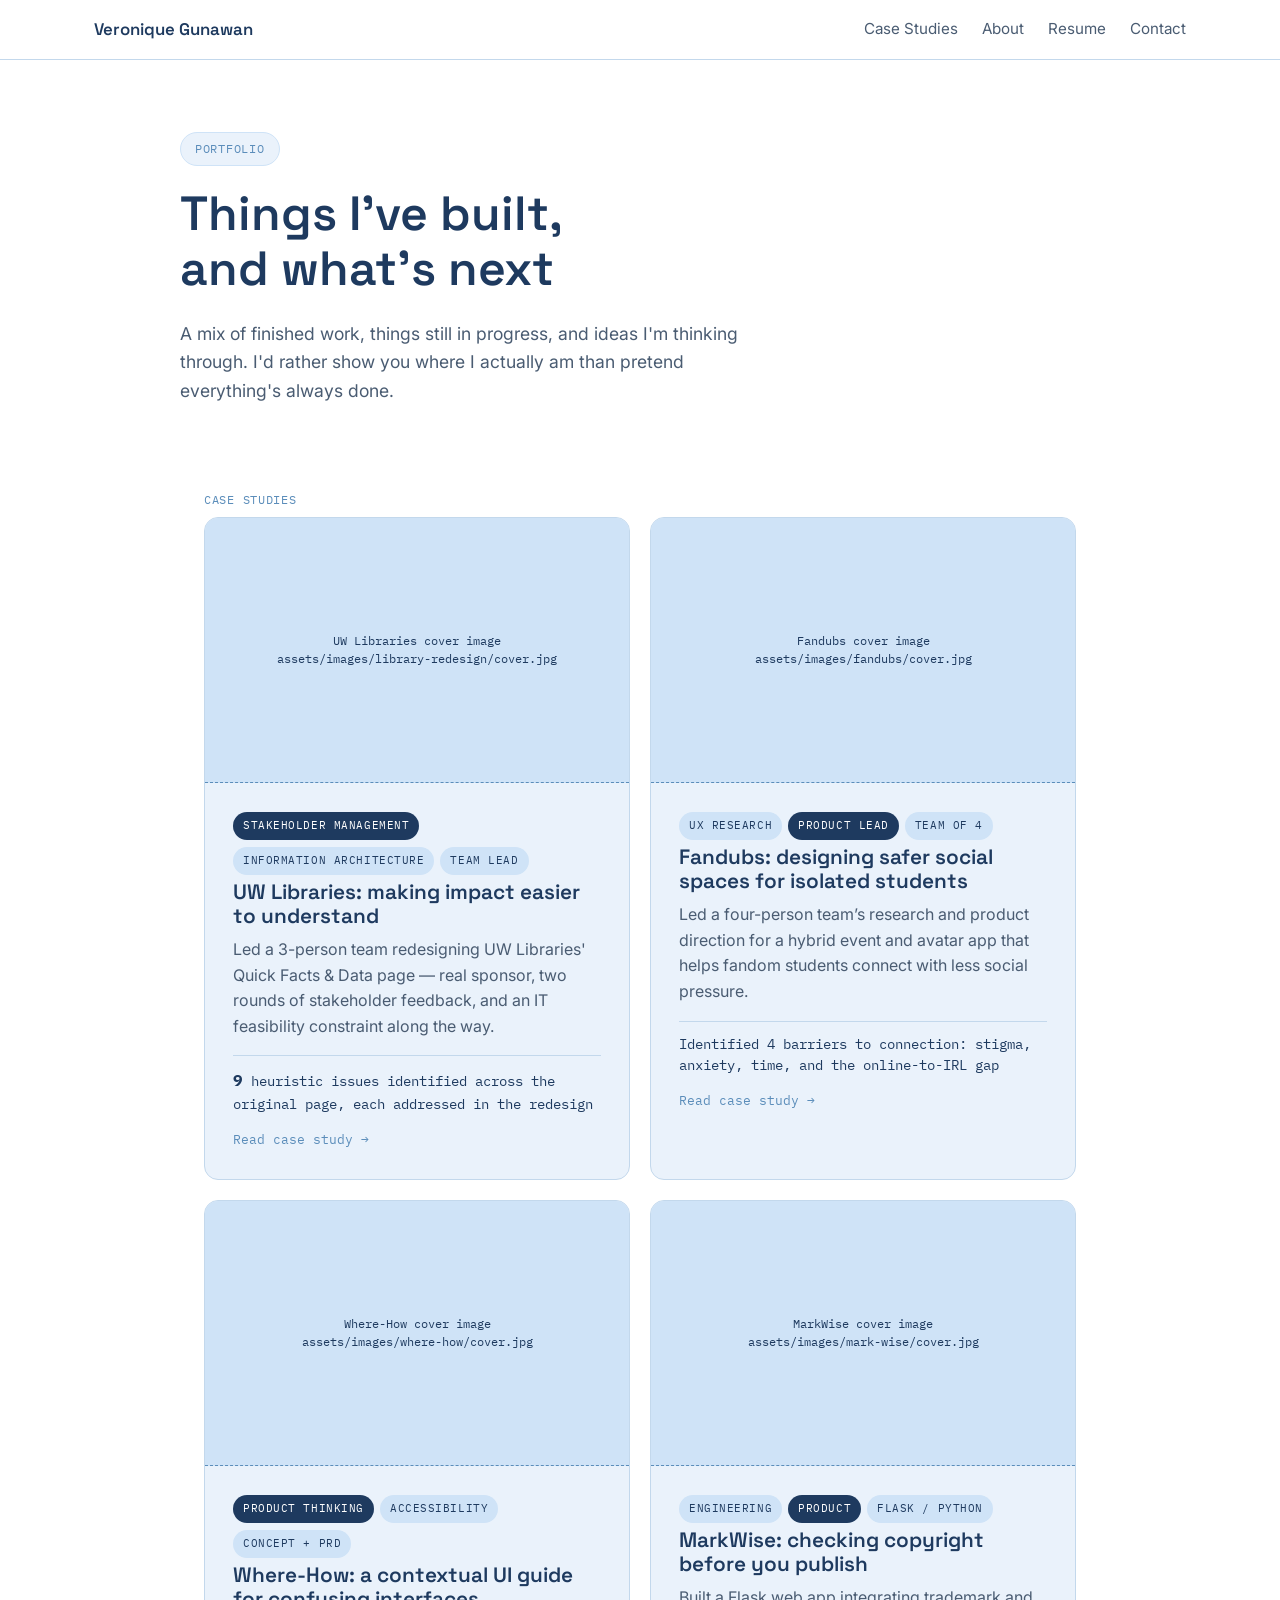
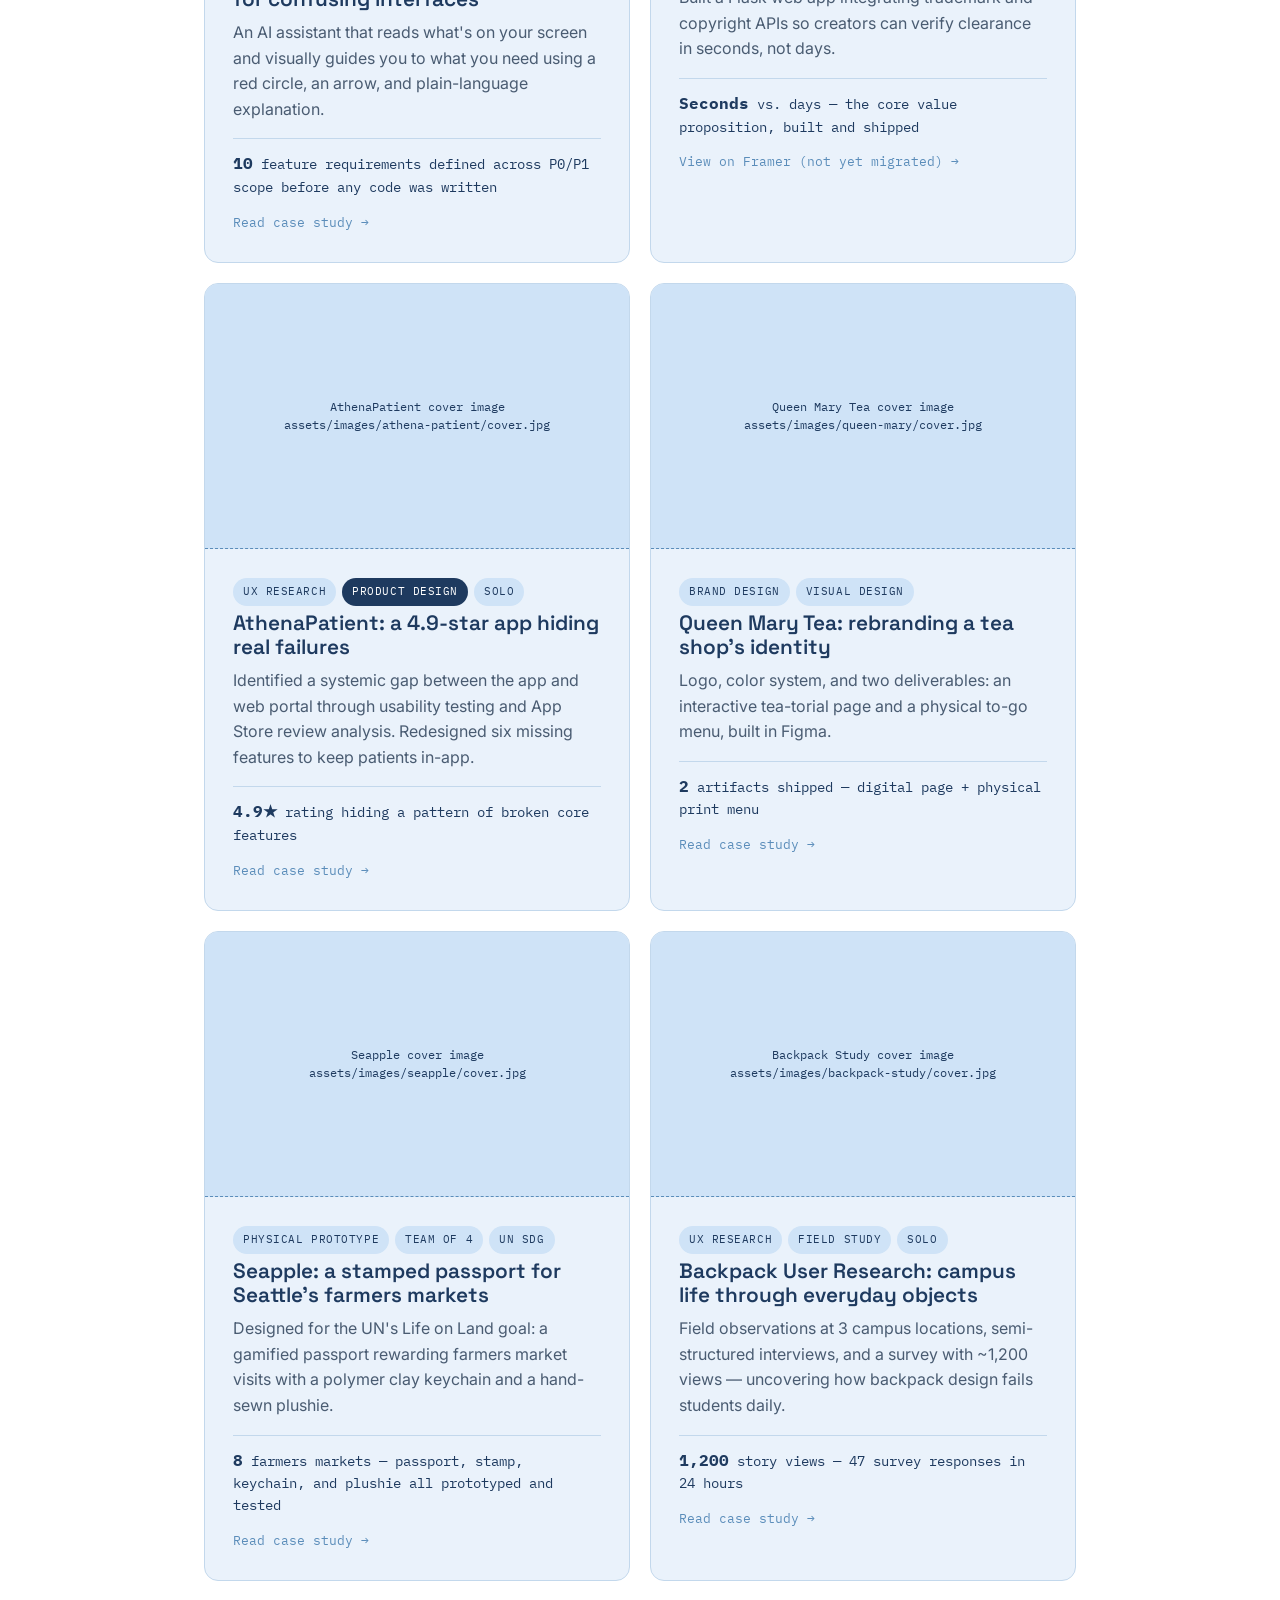
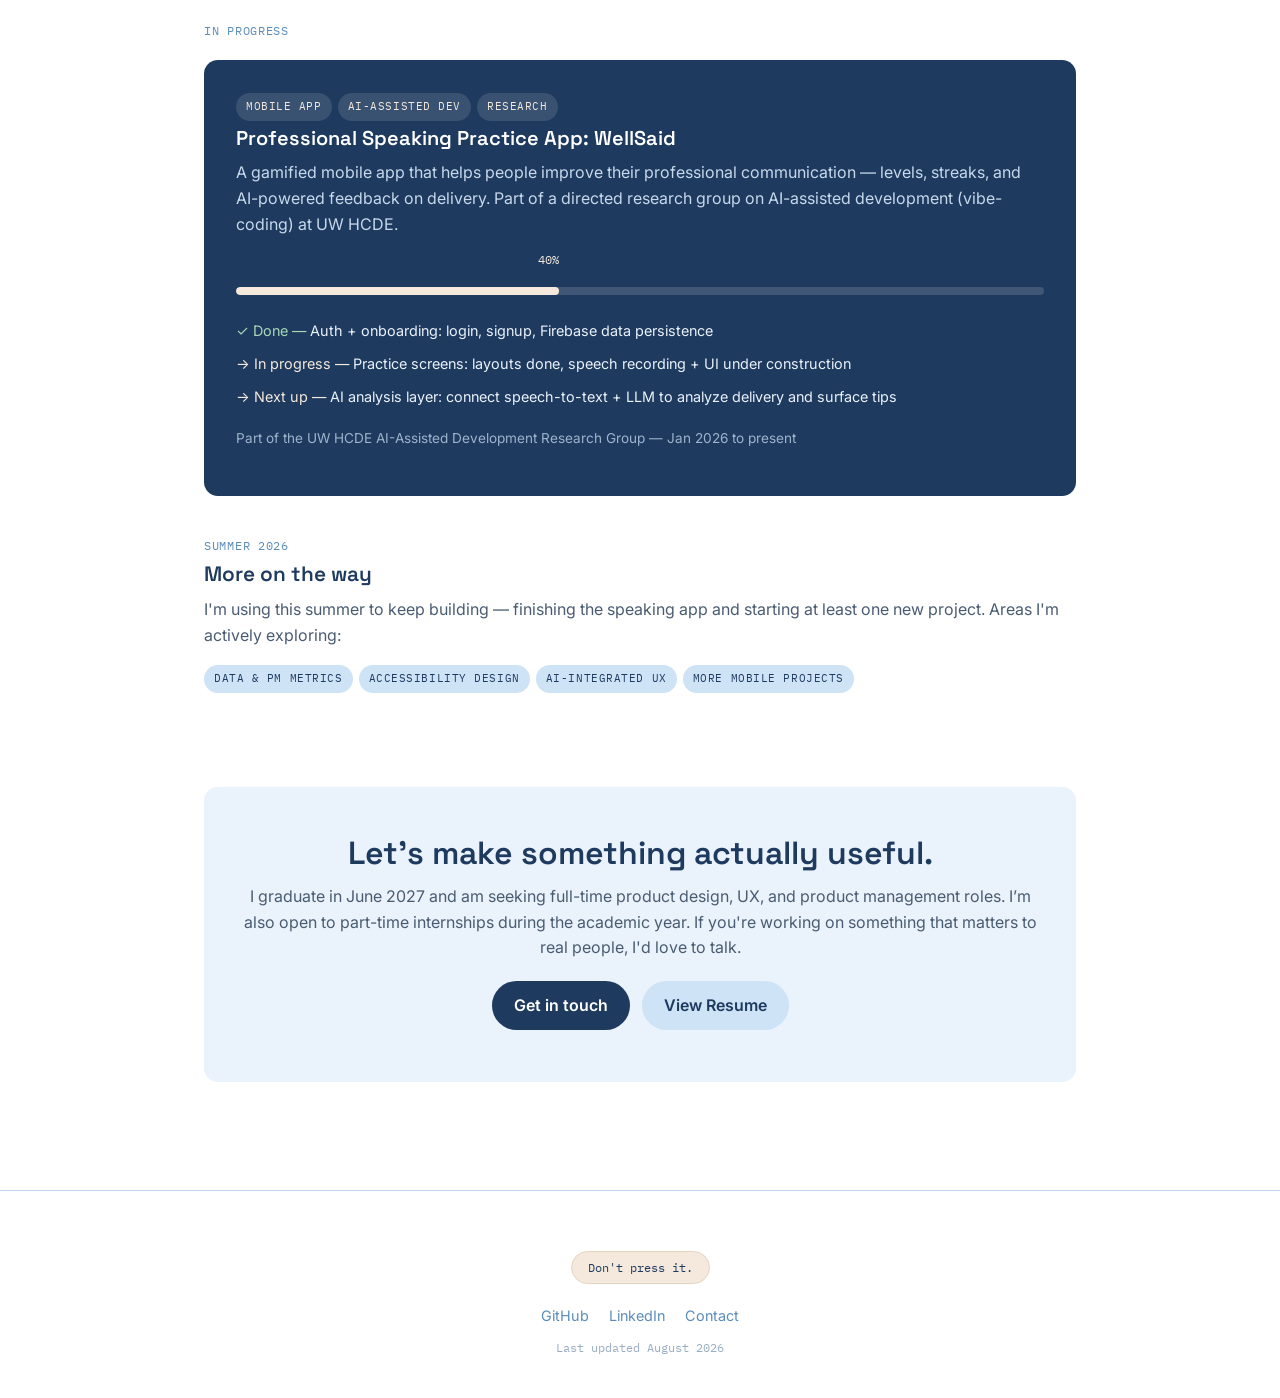
==== case-studies/index.html @ 1672b578 "update wording" ====
<!DOCTYPE html>
<html lang="en">
<head>
<meta charset="UTF-8">
<meta name="viewport" content="width=device-width, initial-scale=1.0">
<!-- Google Analytics (GA4) -->
<script async src="https://www.googletagmanager.com/gtag/js?id=G-GP480TKW8N"></script>
<script>
  window.dataLayer = window.dataLayer || [];
  function gtag(){dataLayer.push(arguments);}
  gtag('js', new Date());
  gtag('config', 'G-GP480TKW8N');
</script>
<title>Case Studies — Veronique Gunawan</title>
<meta name="description" content="UX and PM case studies by Veronique Gunawan — finished work, work in progress, and what's next.">
<link rel="stylesheet" href="../assets/css/style.css">
</head>
<body>

<nav class="site-nav">
  <div class="wrap-wide">
    <a href="../index.html" class="nav-name">Veronique Gunawan</a>
    <ul class="nav-links">
      <li><a href="index.html">Case Studies</a></li>
      <li><a href="../about.html">About</a></li>
      <li><a href="https://drive.google.com/file/d/1UTaKH7hEgYopthcgg3RFJcfNHOlt4HZT/view?usp=sharing" target="_blank" rel="noopener">Resume</a></li>
      <li><a href="mailto:veronique.gunawan@gmail.com">Contact</a></li>
    </ul>
  </div>
</nav>

<header class="hero wrap">
  <span class="eyebrow">Portfolio</span>
  <h1>Things I've built, and what's next</h1>
  <p class="lede">A mix of finished work, things still in progress, and ideas I'm thinking through. I'd rather show you where I actually am than pretend everything's always done.</p>
</header>

<section class="wrap">
  <span class="section-label">Case studies</span>
  <div class="card-grid">

    <a class="case-card" href="library-redesign.html">
      <div class="case-card__image">UW Libraries cover image<br>assets/images/library-redesign/cover.jpg</div>
      <div class="case-card__body">
      <div><span class="tag tag-pm">Stakeholder Management</span><span class="tag">Information Architecture</span><span class="tag">Team Lead</span></div>
      <h3>UW Libraries: making impact easier to understand</h3>
      <p class="hook">Led a 3-person team redesigning UW Libraries' Quick Facts & Data page — real sponsor, two rounds of stakeholder feedback, and an IT feasibility constraint along the way.</p>
      <div class="stat-line"><b>9</b> heuristic issues identified across the original page, each addressed in the redesign</div>
      <span class="card-arrow">Read case study →</span>
      </div>
    </a>

    <a class="case-card" href="fandubs.html">
      <div class="case-card__image">Fandubs cover image<br>assets/images/fandubs/cover.jpg</div>
      <div class="case-card__body">
      <div><span class="tag">UX Research</span><span class="tag tag-pm">Product Lead</span><span class="tag">Team of 4</span></div>
      <h3>Fandubs: designing safer social spaces for isolated students</h3>
      <p class="hook">Led a four-person team’s research and product direction for a hybrid event and avatar app that helps fandom students connect with less social pressure.</p>
      <div class="stat-line">Identified 4 barriers to connection: stigma, anxiety, time, and the online-to-IRL gap</div>
      <span class="card-arrow">Read case study →</span>
      </div>
    </a>

    <a class="case-card" href="where-how.html">
      <div class="case-card__image">Where-How cover image<br>assets/images/where-how/cover.jpg</div>
      <div class="case-card__body">
      <div><span class="tag tag-pm">Product Thinking</span><span class="tag">Accessibility</span><span class="tag">Concept + PRD</span></div>
      <h3>Where-How: a contextual UI guide for confusing interfaces</h3>
      <p class="hook">An AI assistant that reads what's on your screen and visually guides you to what you need using a red circle, an arrow, and plain-language explanation.</p>
      <div class="stat-line"><b>10</b> feature requirements defined across P0/P1 scope before any code was written</div>
      <span class="card-arrow">Read case study →</span>
      </div>
    </a>

    <a class="case-card" href="https://veroniquegunawan.framer.website/case-study/mark-wise" target="_blank" rel="noopener">
      <div class="case-card__image">MarkWise cover image<br>assets/images/mark-wise/cover.jpg</div>
      <div class="case-card__body">
      <div><span class="tag">Engineering</span><span class="tag tag-pm">Product</span><span class="tag">Flask / Python</span></div>
      <h3>MarkWise: checking copyright before you publish</h3>
      <p class="hook">Built a Flask web app integrating trademark and copyright APIs so creators can verify clearance in seconds, not days.</p>
      <div class="stat-line"><b>Seconds</b> vs. days — the core value proposition, built and shipped</div>
      <span class="card-arrow">View on Framer (not yet migrated) →</span>
      </div>
    </a>

    <a class="case-card" href="athena-patient.html">
      <div class="case-card__image">AthenaPatient cover image<br>assets/images/athena-patient/cover.jpg</div>
      <div class="case-card__body">
      <div><span class="tag">UX Research</span><span class="tag tag-pm">Product Design</span><span class="tag">Solo</span></div>
      <h3>AthenaPatient: a 4.9-star app hiding real failures</h3>
      <p class="hook">Identified a systemic gap between the app and web portal through usability testing and App Store review analysis. Redesigned six missing features to keep patients in-app.</p>
      <div class="stat-line"><b>4.9★</b> rating hiding a pattern of broken core features</div>
      <span class="card-arrow">Read case study →</span>
      </div>
    </a>

    <a class="case-card" href="queen-mary.html">
      <div class="case-card__image">Queen Mary Tea cover image<br>assets/images/queen-mary/cover.jpg</div>
      <div class="case-card__body">
      <div><span class="tag">Brand Design</span><span class="tag">Visual Design</span></div>
      <h3>Queen Mary Tea: rebranding a tea shop's identity</h3>
      <p class="hook">Logo, color system, and two deliverables: an interactive tea-torial page and a physical to-go menu, built in Figma.</p>
      <div class="stat-line"><b>2</b> artifacts shipped — digital page + physical print menu</div>
      <span class="card-arrow">Read case study →</span>
      </div>
    </a>

    <a class="case-card" href="seapple.html">
      <div class="case-card__image">Seapple cover image<br>assets/images/seapple/cover.jpg</div>
      <div class="case-card__body">
      <div><span class="tag">Physical Prototype</span><span class="tag">Team of 4</span><span class="tag">UN SDG</span></div>
      <h3>Seapple: a stamped passport for Seattle's farmers markets</h3>
      <p class="hook">Designed for the UN's Life on Land goal: a gamified passport rewarding farmers market visits with a polymer clay keychain and a hand-sewn plushie.</p>
      <div class="stat-line"><b>8</b> farmers markets — passport, stamp, keychain, and plushie all prototyped and tested</div>
      <span class="card-arrow">Read case study →</span>
      </div>
    </a>

    <a class="case-card" href="backpack-study.html">
      <div class="case-card__image">Backpack Study cover image<br>assets/images/backpack-study/cover.jpg</div>
      <div class="case-card__body">
      <div><span class="tag">UX Research</span><span class="tag">Field Study</span><span class="tag">Solo</span></div>
      <h3>Backpack User Research: campus life through everyday objects</h3>
      <p class="hook">Field observations at 3 campus locations, semi-structured interviews, and a survey with ~1,200 views — uncovering how backpack design fails students daily.</p>
      <div class="stat-line"><b>1,200</b> story views — 47 survey responses in 24 hours</div>
      <span class="card-arrow">Read case study →</span>
      </div>
    </a>

  </div>
</section>


<section class="wrap">
  <span class="section-label">In progress</span>

  <div class="progress-card" style="margin-top:20px;">
    <div><span class="tag" style="background:rgba(255,255,255,0.12); color:var(--sand);">Mobile App</span><span class="tag" style="background:rgba(255,255,255,0.12); color:var(--sand);">AI-Assisted Dev</span><span class="tag" style="background:rgba(255,255,255,0.12); color:var(--sand);">Research</span></div>
    <h3>Professional Speaking Practice App: WellSaid</h3>
    <p>A gamified mobile app that helps people improve their professional communication — levels, streaks, and AI-powered feedback on delivery. Part of a directed research group on AI-assisted development (vibe-coding) at UW HCDE.</p>
    <div class="progress-bar-wrap" style="--progress:40%;">
      <span class="progress-percent">40%</span>
      <div class="progress-bar-track"><div class="progress-bar-fill" style="width:40%;"></div></div>
    </div>
    <div class="progress-tasks">
      <div><span class="done">✓ Done —</span> Auth + onboarding: login, signup, Firebase data persistence</div>
      <div><span class="next">→ In progress —</span> Practice screens: layouts done, speech recording + UI under construction</div>
      <div><span class="next">→ Next up —</span> AI analysis layer: connect speech-to-text + LLM to analyze delivery and surface tips</div>
    </div>
    <p style="margin-top:20px; font-size:0.85rem; color:#9CB4CC;">Part of the UW HCDE AI-Assisted Development Research Group — Jan 2026 to present</p>
  </div>
</section>

<section class="wrap">
  <span class="section-label">Summer 2026</span>
  <h2 style="font-size:1.3rem;">More on the way</h2>
  <p>I'm using this summer to keep building — finishing the speaking app and starting at least one new project. Areas I'm actively exploring:</p>
  <div><span class="tag">Data &amp; PM metrics</span><span class="tag">Accessibility design</span><span class="tag">AI-integrated UX</span><span class="tag">More mobile projects</span></div>
</section>

<section class="wrap">
  <div class="cta-band">
    <h2>Let's make something actually useful.</h2>
    <p>I graduate in June 2027 and am seeking full-time product design, UX, and product management roles. I’m also open to part-time internships during the academic year. If you're working on something that matters to real people, I'd love to talk.</p>
    <a href="mailto:veronique.gunawan@gmail.com" class="btn btn-primary">Get in touch</a>
    <a href="https://drive.google.com/file/d/1UTaKH7hEgYopthcgg3RFJcfNHOlt4HZT/view?usp=sharing" target="_blank" rel="noopener" class="btn btn-secondary">View Resume</a>
  </div>
</section>

<footer>
  <div class="wrap">
    <button id="dont-press-it" class="press-button">Don't press it.</button>
    <div class="footer-links">
      <a href="https://github.com/Veroniki5208" target="_blank" rel="noopener">GitHub</a>
      <a href="https://www.linkedin.com/in/veronique-gunawan/" target="_blank" rel="noopener">LinkedIn</a>
      <a href="mailto:veronique.gunawan@gmail.com">Contact</a>
    </div>
    <div class="updated">Last updated August 2026</div>
  </div>
</footer>

<script src="../assets/js/script.js"></script>
</body>
</html>
---- assets/css/style.css ----
/* ============================================
   Veronique Gunawan — Portfolio
   Design tokens
   ============================================ */

@import url('https://fonts.googleapis.com/css2?family=Space+Grotesk:wght@400;500;600;700&family=Inter:wght@400;500;600&family=IBM+Plex+Mono:wght@500&display=swap');

:root {
  /* Color */
  --sky: #EAF2FB;
  --pale-blue: #CFE3F7;
  --mid-blue: #5B8DBA;
  --navy: #1E3A5F;
  --sand: #F4E9DC;
  --white: #FFFFFF;
  --ink: #16283E;
  --ink-soft: #4A5C72;
  --border: #C3D8EC;

  /* Type */
  --font-display: 'Space Grotesk', sans-serif;
  --font-body: 'Inter', sans-serif;
  --font-mono: 'IBM Plex Mono', monospace;

  /* Spacing / layout */
  --max-width: 920px;
  --max-width-wide: 1140px;
  --radius: 14px;
  --radius-sm: 8px;
}

* { box-sizing: border-box; }

html { scroll-behavior: smooth; }

body {
  margin: 0;
  font-family: var(--font-body);
  color: var(--ink);
  background: var(--white);
  line-height: 1.6;
  -webkit-font-smoothing: antialiased;
}

img, video { max-width: 100%; display: block; border-radius: var(--radius-sm); }

a { color: inherit; text-decoration: none; }

h1, h2, h3, h4 {
  font-family: var(--font-display);
  color: var(--navy);
  margin: 0 0 0.5em;
  line-height: 1.15;
  font-weight: 600;
}

h1 { font-size: clamp(2rem, 5vw, 3rem); }
h2 { font-size: clamp(1.5rem, 3.5vw, 2rem); }
h3 { font-size: 1.25rem; }

p { margin: 0 0 1em; color: var(--ink-soft); }

.wrap {
  max-width: var(--max-width);
  margin: 0 auto;
  padding-left: 24px;
  padding-right: 24px;
}

.wrap-wide {
  max-width: var(--max-width-wide);
  margin: 0 auto;
  padding-left: 24px;
  padding-right: 24px;
}

section { padding: 20px 0; }

/* ============================================
   Nav
   ============================================ */

.site-nav {
  position: sticky;
  top: 0;
  z-index: 50;
  background: rgba(255,255,255,0.9);
  backdrop-filter: blur(8px);
  border-bottom: 1px solid var(--border);
}

.site-nav .wrap-wide {
  display: flex;
  align-items: center;
  justify-content: space-between;
  padding-top: 16px;
  padding-bottom: 16px;
}

.nav-name {
  font-family: var(--font-display);
  font-weight: 600;
  font-size: 1.05rem;
  color: var(--navy);
  white-space: nowrap;
}

@media (max-width: 640px) {
  .nav-name { font-size: 0.92rem; }
}

.nav-links {
  display: flex;
  gap: 24px;
  list-style: none;
  margin: 0;
  padding: 0;
  font-size: 0.95rem;
}

.nav-links a {
  color: var(--ink-soft);
  transition: color 0.15s ease;
}

.nav-links a:hover { color: var(--mid-blue); }

.back-link {
  display: inline-flex;
  align-items: center;
  gap: 6px;
  font-family: var(--font-mono);
  font-size: 0.8rem;
  color: var(--mid-blue);
  text-transform: uppercase;
  letter-spacing: 0.04em;
}

/* ============================================
   Buttons / tags
   ============================================ */

.btn {
  display: inline-block;
  font-family: var(--font-body);
  font-weight: 600;
  padding: 12px 22px;
  border-radius: 999px;
  transition: transform 0.15s ease, box-shadow 0.15s ease;
}

.btn-primary {
  background: var(--navy);
  color: var(--white);
}

.btn-primary:hover { transform: translateY(-2px); box-shadow: 0 8px 20px rgba(30,58,95,0.25); }

.btn-secondary {
  background: var(--pale-blue);
  color: var(--navy);
}

.btn-secondary:hover { transform: translateY(-2px); }

.tag {
  display: inline-block;
  font-family: var(--font-mono);
  font-size: 0.7rem;
  text-transform: uppercase;
  letter-spacing: 0.05em;
  background: var(--pale-blue);
  color: var(--navy);
  padding: 5px 10px;
  border-radius: 999px;
  margin: 0 6px 6px 0;
}

.tag-pm {
  background: var(--navy);
  color: var(--white);
}

/* ============================================
   Hero (home)
   ============================================ */

.hero {
  padding: 72px 0 48px;
}

.eyebrow {
  font-family: var(--font-mono);
  font-size: 0.78rem;
  text-transform: uppercase;
  letter-spacing: 0.06em;
  color: var(--mid-blue);
  background: var(--sky);
  border: 1px solid var(--pale-blue);
  display: inline-block;
  padding: 6px 14px;
  border-radius: 999px;
  margin-bottom: 20px;
}

.hero h1 { max-width: 14ch; }

.hero .lede {
  font-size: 1.1rem;
  max-width: 52ch;
  margin-top: 16px;
}

.hero-actions {
  display: flex;
  gap: 14px;
  margin-top: 28px;
  flex-wrap: wrap;
}

/* button easter egg */
.press-button {
  font-family: var(--font-mono);
  font-size: 0.75rem;
  background: var(--sand);
  border: 1px solid #E4D4BF;
  color: var(--navy);
  padding: 8px 16px;
  border-radius: 999px;
  cursor: pointer;
  margin-top: 20px;
  margin-bottom: 20px;
}

.press-button:hover { background: #EEDFC9; }

/* ============================================
   Cards — case study grid
   ============================================ */

.card-grid {
  display: grid;
  grid-template-columns: 1fr;
  gap: 20px;
}

.case-card { display: block; }

.case-card {
  background: var(--sky);
  border: 1px solid var(--border);
  border-radius: var(--radius);
  overflow: hidden;
  transition: transform 0.18s ease, box-shadow 0.18s ease, border-color 0.18s ease;
}

.case-card:hover {
  transform: translateY(-3px);
  box-shadow: 0 12px 28px rgba(30,58,95,0.10);
  border-color: var(--mid-blue);
}

.case-card__image {
  aspect-ratio: 16 / 10;
  background: var(--pale-blue);
  border-bottom: 1px dashed var(--mid-blue);
  display: flex;
  align-items: center;
  justify-content: center;
  color: var(--navy);
  font-family: var(--font-mono);
  font-size: 0.72rem;
  text-align: center;
  padding: 12px;
}

.case-card__image img { width: 100%; height: 100%; object-fit: cover; border-radius: 0; }

.case-card__body { padding: 28px; }

.case-card h3 { margin-bottom: 8px; font-size: 1.3rem; }

.case-card .hook {
  color: var(--ink-soft);
  margin-bottom: 16px;
}

.case-card .stat-line {
  font-family: var(--font-mono);
  font-size: 0.85rem;
  color: var(--navy);
  border-top: 1px solid var(--border);
  padding-top: 12px;
  margin-top: 4px;
}

.case-card .stat-line b { font-size: 1rem; }

.card-arrow {
  font-family: var(--font-mono);
  font-size: 0.8rem;
  color: var(--mid-blue);
  margin-top: 14px;
  display: inline-block;
}

/* ============================================
   Process steps
   ============================================ */

.process-steps {
  display: grid;
  grid-template-columns: repeat(4, 1fr);
  gap: 16px;
  margin-top: 24px;
}

.process-step {
  background: var(--sky);
  border-radius: var(--radius-sm);
  padding: 18px 16px;
}

.process-step .num {
  font-family: var(--font-mono);
  font-size: 0.75rem;
  color: var(--mid-blue);
}

.process-step h4 { margin: 6px 0 4px; font-size: 1rem; }

.process-step p { font-size: 0.88rem; margin: 0; }

/* ============================================
   Principles
   ============================================ */

.principle-grid {
  display: grid;
  grid-template-columns: 1fr;
  gap: 16px;
}

.principle-card {
  background: var(--sky);
  border-left: 3px solid var(--mid-blue);
  padding: 18px 16px;
}

.principle-card h3 {
  color: var(--navy);
  font-size: 1rem;
  margin-bottom: 8px;
}

.principle-card p {
  font-size: 0.88rem;
  margin: 0;
}

/* ============================================
   Stat row
   ============================================ */

.stat-row {
  display: grid;
  grid-template-columns: repeat(auto-fit, minmax(140px, 1fr));
  gap: 16px;
  margin: 28px 0;
}

.stat-block {
  background: var(--white);
  border: 1px solid var(--border);
  border-radius: var(--radius-sm);
  padding: 18px;
}

.stat-block .num {
  font-family: var(--font-display);
  font-size: 1.8rem;
  color: var(--navy);
  font-weight: 700;
}

.stat-block .label {
  font-size: 0.85rem;
  color: var(--ink-soft);
}

/* ============================================
   Quick-scan summary bar (Problem / Approach / Impact)
   ============================================ */

.scan-bar {
  display: grid;
  grid-template-columns: 1fr;
  gap: 0;
  background: var(--white);
  border: 1px solid var(--border);
  border-radius: var(--radius);
  overflow: hidden;
  margin: 28px 0;
}

.scan-bar__item {
  padding: 20px 24px;
  border-bottom: 1px solid var(--border);
}

.scan-bar__item:last-child { border-bottom: none; }

.scan-bar__label {
  font-family: var(--font-mono);
  font-size: 0.7rem;
  text-transform: uppercase;
  letter-spacing: 0.05em;
  color: var(--mid-blue);
  margin-bottom: 6px;
  display: block;
}

.scan-bar__item p { margin: 0; color: var(--ink); font-size: 0.95rem; }

.scan-bar__item.impact { background: var(--sky); }
.scan-bar__item.impact p { color: var(--navy); font-weight: 500; }

@media (min-width: 800px) {
  .scan-bar { grid-template-columns: 1fr 1fr 1fr; }
  .scan-bar__item { border-bottom: none; border-right: 1px solid var(--border); }
  .scan-bar__item:last-child { border-right: none; }
}

/* ============================================
   Meta grid (role / timeline / methods / tools)
   ============================================ */

.meta-grid {
  display: grid;
  grid-template-columns: repeat(auto-fit, minmax(150px, 1fr));
  gap: 20px;
  margin: 28px 0;
  padding: 20px 0;
  border-top: 1px solid var(--border);
  border-bottom: 1px solid var(--border);
}

.meta-grid .label {
  font-family: var(--font-mono);
  font-size: 0.7rem;
  text-transform: uppercase;
  letter-spacing: 0.05em;
  color: var(--mid-blue);
  margin-bottom: 4px;
}

.meta-grid .value { font-size: 0.92rem; color: var(--ink); }

/* ============================================
   Quote block
   ============================================ */

blockquote {
  font-family: var(--font-display);
  font-size: 1.15rem;
  color: var(--navy);
  border-left: 3px solid var(--mid-blue);
  padding: 4px 0 4px 20px;
  margin: 24px 0;
}

blockquote cite {
  display: block;
  font-family: var(--font-mono);
  font-size: 0.75rem;
  color: var(--ink-soft);
  font-style: normal;
  margin-top: 8px;
}

/* ============================================
   Table
   ============================================ */

table {
  width: 100%;
  border-collapse: collapse;
  margin: 20px 0;
  font-size: 0.9rem;
}

th, td {
  text-align: left;
  padding: 10px 12px;
  border-bottom: 1px solid var(--border);
}

th {
  font-family: var(--font-mono);
  font-size: 0.72rem;
  text-transform: uppercase;
  letter-spacing: 0.04em;
  color: var(--mid-blue);
}

/* ============================================
   Section labels
   ============================================ */

.section-label {
  font-family: var(--font-mono);
  font-size: 0.75rem;
  text-transform: uppercase;
  letter-spacing: 0.06em;
  color: var(--mid-blue);
  margin-bottom: 8px;
  display: block;
}

/* ============================================
   Timeline (backpack study — phase markers)
   ============================================ */

.timeline {
  display: flex;
  flex-wrap: wrap;
  gap: 10px;
  margin: 20px 0;
}

.timeline-step {
  font-family: var(--font-mono);
  font-size: 0.75rem;
  padding: 8px 14px;
  border-radius: 999px;
  background: var(--sky);
  color: var(--ink-soft);
  border: 1px solid var(--border);
}

.timeline-step.complete {
  background: var(--navy);
  color: var(--white);
  border-color: var(--navy);
}

/* ============================================
   Finding cards
   ============================================ */

.finding-list {
  display: grid;
  gap: 14px;
  margin: 20px 0;
}

.finding {
  display: flex;
  gap: 14px;
  background: var(--sky);
  border-radius: var(--radius-sm);
  padding: 16px 18px;
  align-items: flex-start;
}

.finding .arrow { color: var(--mid-blue); font-family: var(--font-mono); }

/* ============================================
   Sticky note callout
   ============================================ */

.sticky-note {
  background: var(--sand);
  border: 1px solid #E4D4BF;
  border-radius: 4px;
  padding: 14px 18px;
  max-width: 260px;
  font-family: var(--font-mono);
  font-size: 0.82rem;
  color: var(--navy);
  transform: rotate(-2deg);
  box-shadow: 0 4px 10px rgba(30,58,95,0.08);
  margin: 20px auto;
}

.sticky-note.right { float: right; margin-left: 20px; transform: rotate(2deg); }
.sticky-note.left { float: left; margin-right: 20px; }

/* ============================================
   Placeholder image box (until real assets added)
   ============================================ */

.img-placeholder {
  background: var(--pale-blue);
  border: 1px dashed var(--mid-blue);
  border-radius: var(--radius-sm);
  color: var(--navy);
  font-family: var(--font-mono);
  font-size: 0.8rem;
  display: flex;
  align-items: center;
  justify-content: center;
  min-height: 220px;
  margin: 16px 0;
  text-align: center;
  padding: 12px;
}

/* ============================================
   About page
   ============================================ */

.about-hero {
  display: grid;
  grid-template-columns: 1fr;
  gap: 32px;
  align-items: center;
  padding: 56px 0 32px;
}

.about-photo img { border-radius: var(--radius); }

/* ============================================
   In-progress card
   ============================================ */

.progress-card {
  background: var(--navy);
  color: var(--sky);
  border-radius: var(--radius);
  padding: 32px;
  margin-top: 24px;
}

.progress-card h3 { color: var(--white); }
.progress-card p { color: #C7D9EC; }

.progress-bar-wrap {
  position: relative;
  padding-top: 18px;
}

.progress-percent {
  position: absolute;
  top: 0;
  left: var(--progress);
  transform: translateX(-100%);
  font-family: var(--font-mono);
  font-size: 0.78rem;
  color: var(--sand);
  line-height: 1;
}

.progress-bar-track {
  background: rgba(255,255,255,0.15);
  border-radius: 999px;
  height: 8px;
  margin: 16px 0 24px;
  overflow: hidden;
}

.progress-bar-fill {
  background: var(--sand);
  height: 100%;
  border-radius: 999px;
}

.progress-tasks {
  display: grid;
  gap: 10px;
  font-size: 0.9rem;
}

.progress-tasks .done { color: #A9D8B8; }
.progress-tasks .next { color: var(--sand); }

/* ============================================
   Footer
   ============================================ */

footer {
  border-top: 1px solid var(--border);
  padding: 40px 0;
  margin-top: 40px;
  text-align: center;
}

footer .press-line {
  font-family: var(--font-mono);
  font-size: 0.8rem;
  color: var(--ink-soft);
  margin-bottom: 12px;
}

footer .footer-links {
  display: flex;
  justify-content: center;
  gap: 20px;
  font-size: 0.9rem;
  margin-bottom: 12px;
}

footer .footer-links a { color: var(--mid-blue); }

footer .updated {
  font-family: var(--font-mono);
  font-size: 0.72rem;
  color: #9AAEC2;
}

/* ============================================
   CTA band
   ============================================ */

.cta-band {
  background: var(--sky);
  border-radius: var(--radius);
  padding: 48px 32px;
  text-align: center;
  margin: 48px 0;
}

.cta-band h2 { margin-bottom: 12px; }
.cta-band .btn-primary { margin: 4px; }
.cta-band .btn-secondary { margin: 4px; }

/* ============================================
   Responsive
   ============================================ */

@media (min-width: 700px) {
  .card-grid { grid-template-columns: 1fr 1fr; }
  .about-hero { grid-template-columns: 280px 1fr; }
  .principle-grid { grid-template-columns: repeat(3, 1fr); }
}

@media (min-width: 900px) {
  .card-grid { grid-template-columns: 1fr 1fr; }
}

@media (max-width: 640px) {
  .process-steps { grid-template-columns: 1fr 1fr; }
  .nav-links { gap: 14px; font-size: 0.85rem; }
  section { padding: 40px 0; }
  .wrap, .wrap-wide { padding-left: 20px; padding-right: 20px; }
  .hero h1 { font-size: 2.1rem; }
}

@media (min-width: 641px) and (max-width: 1000px) {
  .wrap, .wrap-wide { padding-left: 48px; padding-right: 48px; }
}
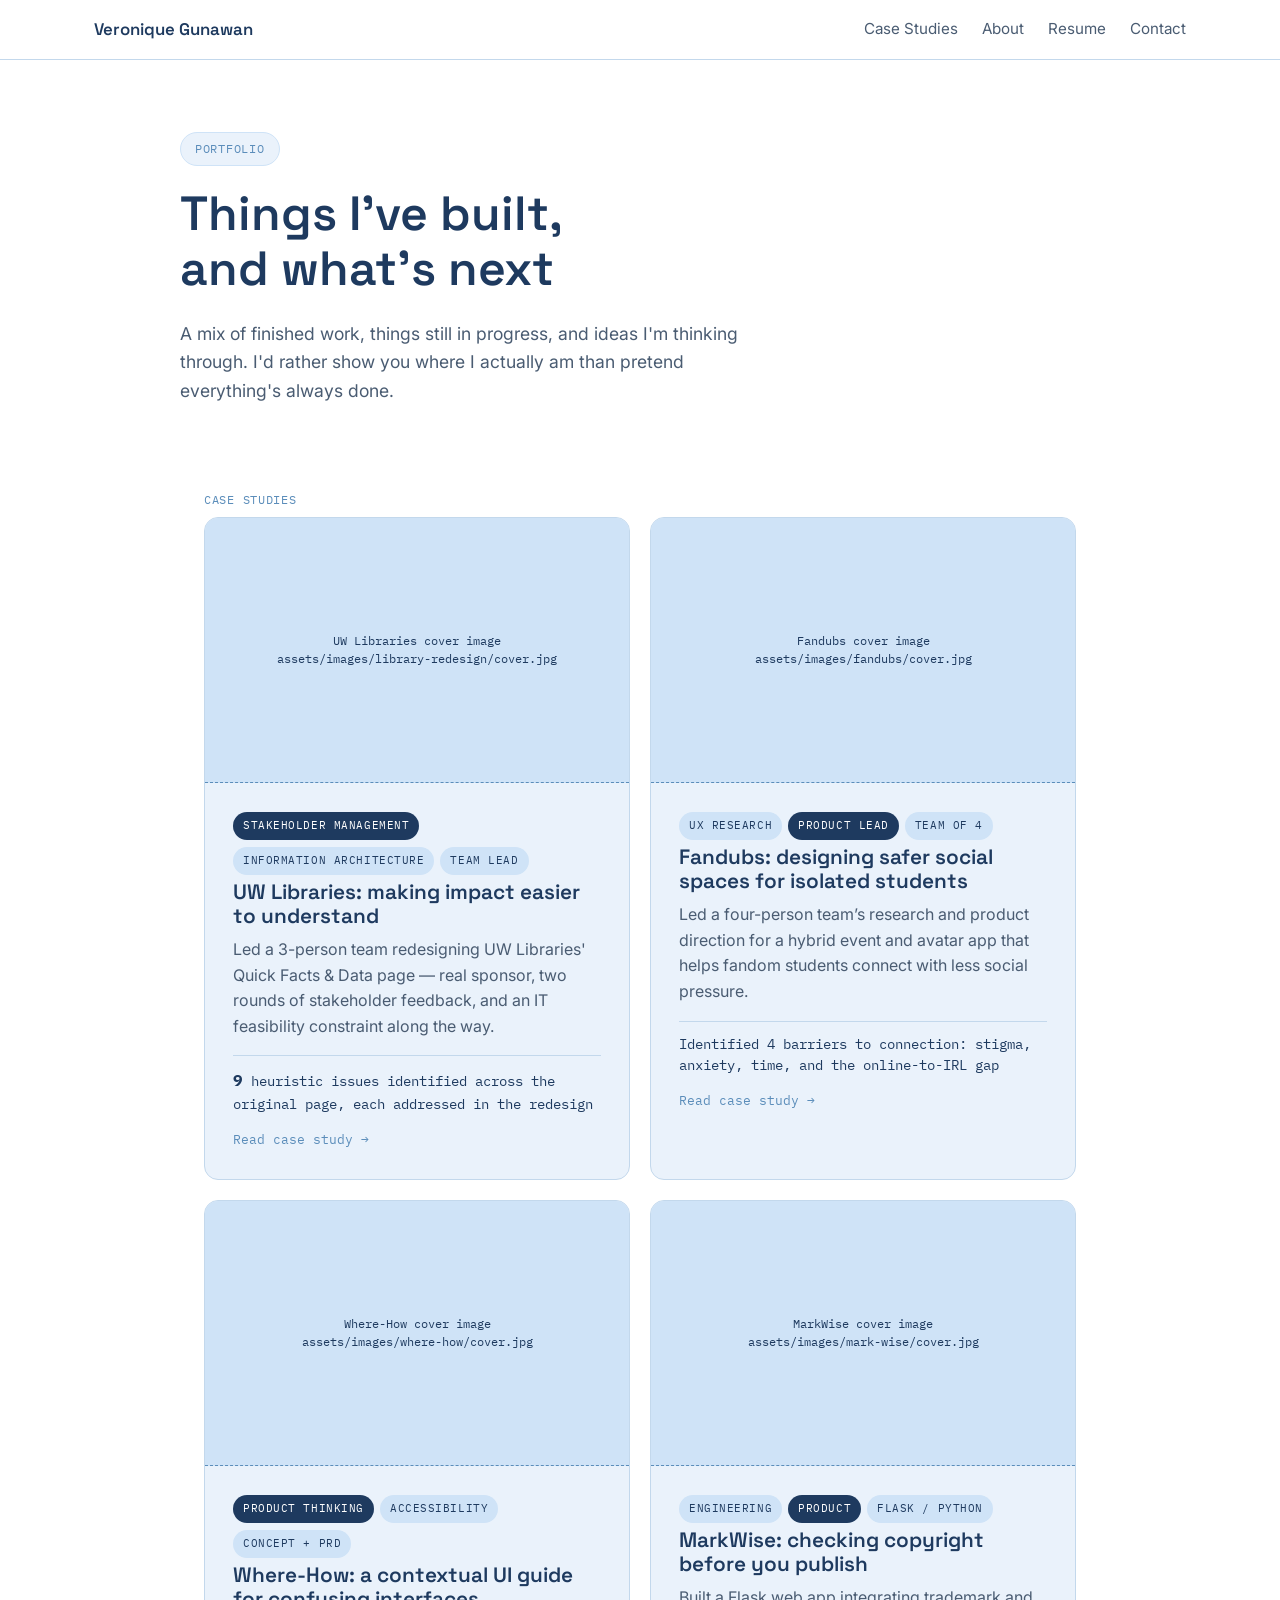
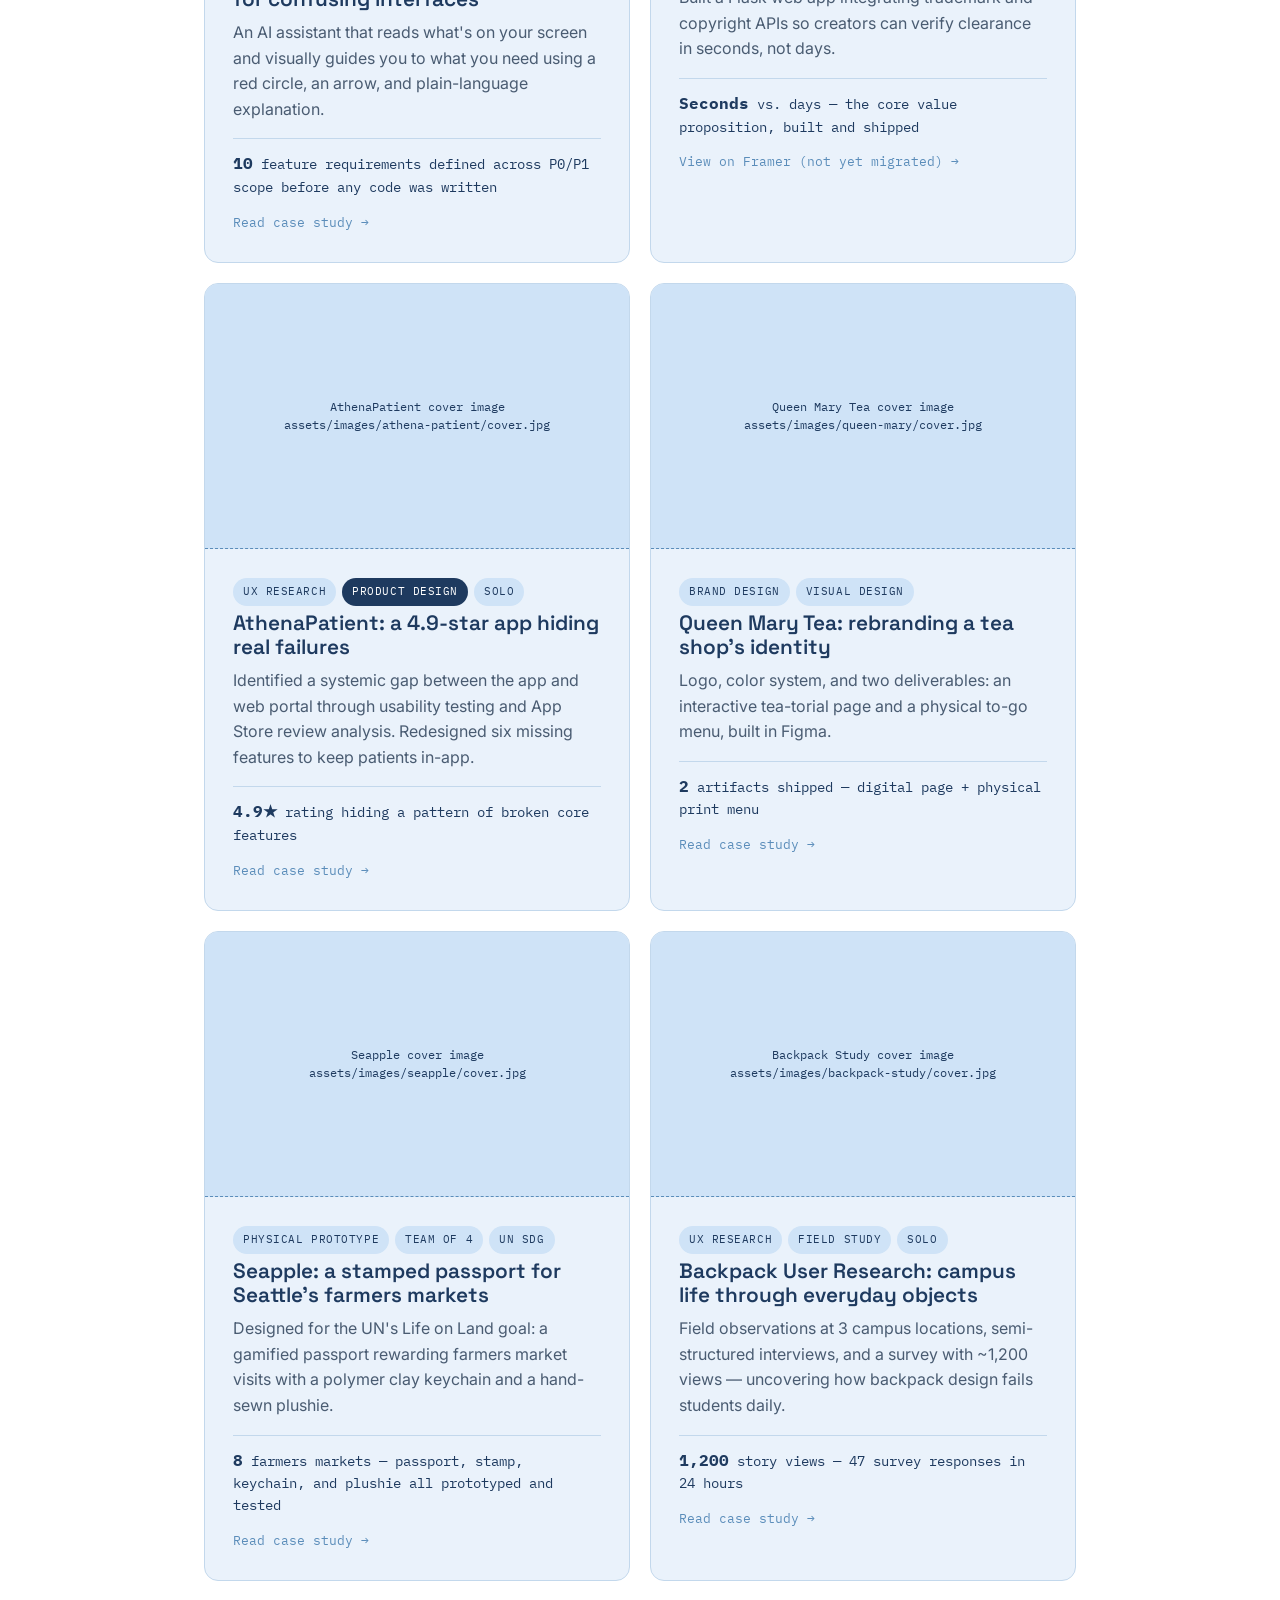
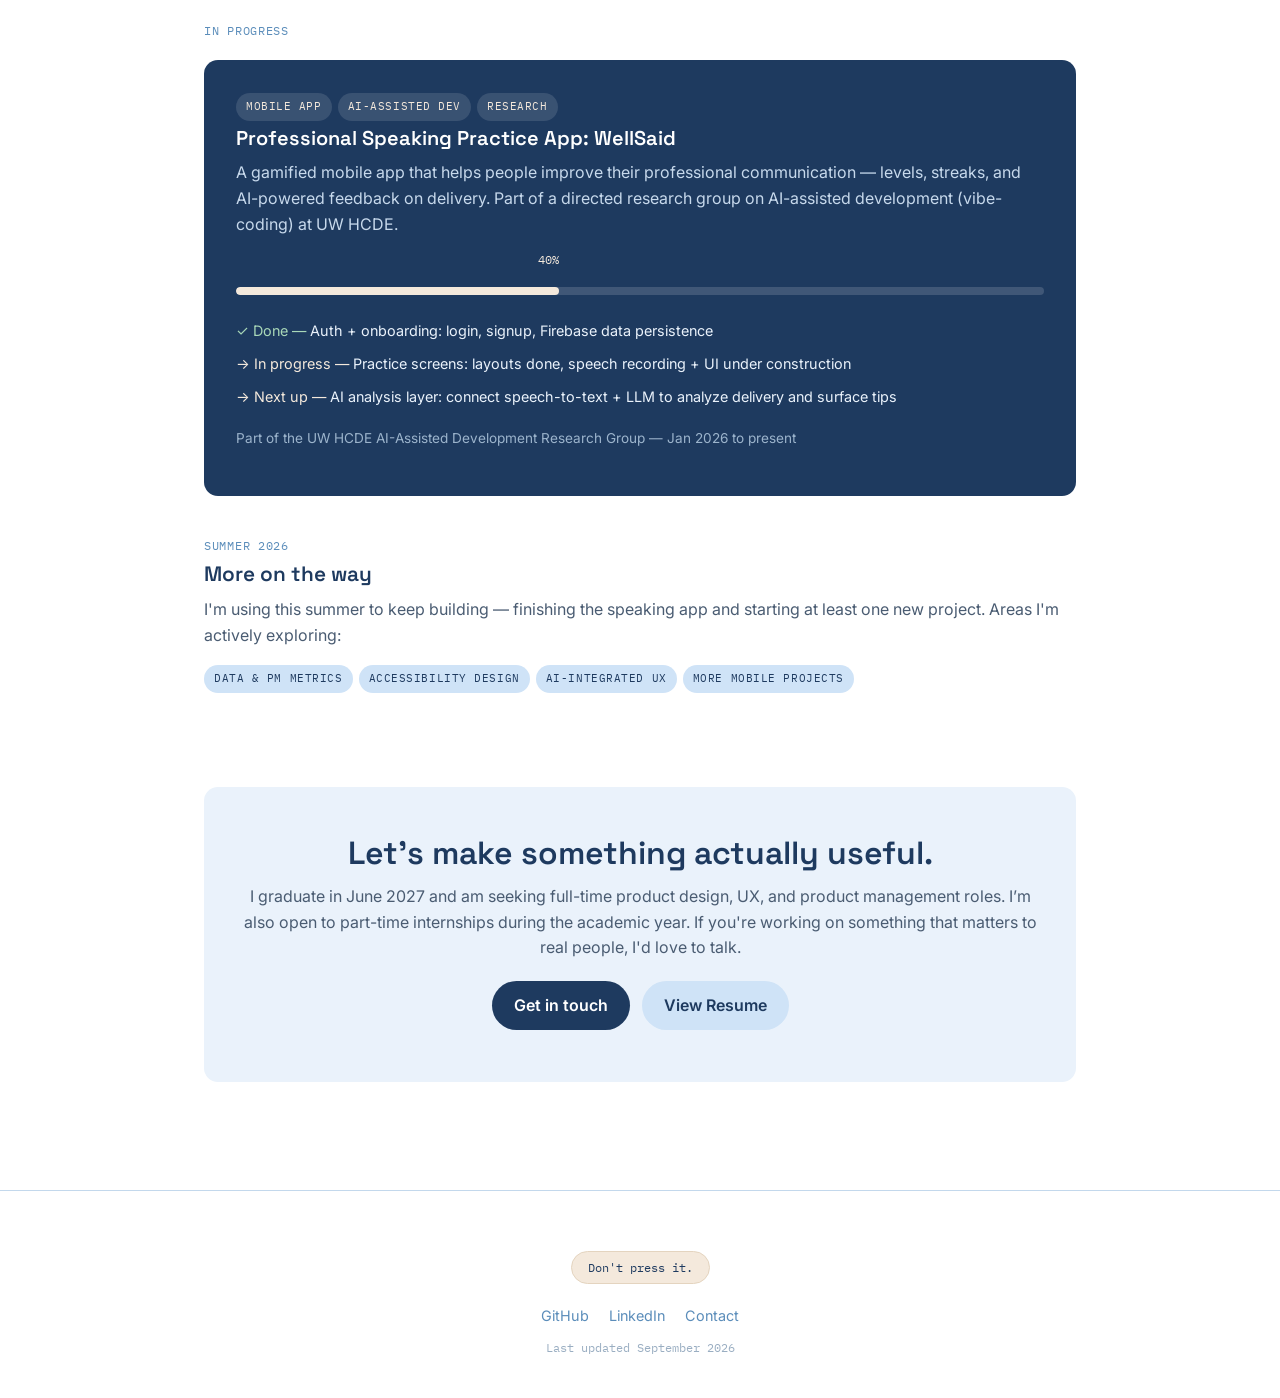
==== commit 5c572550: "update september footer text" ====
--- a/case-studies/index.html
+++ b/case-studies/index.html
@@ -175,7 +175,7 @@
       <a href="https://www.linkedin.com/in/veronique-gunawan/" target="_blank" rel="noopener">LinkedIn</a>
       <a href="mailto:veronique.gunawan@gmail.com">Contact</a>
     </div>
-    <div class="updated">Last updated August 2026</div>
+    <div class="updated">Last updated September 2026</div>
   </div>
 </footer>
 
--- a/assets/css/style.css
+++ b/assets/css/style.css
@@ -234,6 +234,43 @@
 
 .press-button:hover { background: #EEDFC9; }
 
+.origin-interaction {
+  margin-top: 24px;
+}
+
+.origin-press-button {
+  display: block;
+  font-family: var(--font-mono);
+  font-size: 0.72rem;
+  background: #C94A4A;
+  border: 1px solid #A83A3A;
+  color: var(--white);
+  padding: 8px 14px;
+  border-radius: var(--radius-sm);
+  cursor: pointer;
+  margin-left: auto;
+  margin-right: auto;
+  transition: transform 0.15s ease, background 0.15s ease;
+}
+
+.origin-press-button:hover {
+  background: #B83F3F;
+  transform: translateY(1px);
+}
+
+.origin-press-button:active { transform: translateY(2px); }
+
+.origin-interaction__message,
+.origin-interaction__log {
+  color: var(--ink-soft);
+  font-family: var(--font-mono);
+  font-size: 0.78rem;
+  margin: 10px 0 0;
+  text-align: center;
+}
+
+.origin-interaction__log { color: var(--mid-blue); }
+
 /* ============================================
    Cards — case study grid
    ============================================ */
@@ -620,6 +657,19 @@
 
 .about-photo img { border-radius: var(--radius); }
 
+.about-hero h1 { max-width: none; }
+
+.about-hero__lede {
+  font-size: 1.1rem;
+  max-width: 52ch;
+  margin-top: 16px;
+}
+
+.about-hero__status {
+  margin-top: 20px;
+  margin-bottom: 0;
+}
+
 /* ============================================
    In-progress card
    ============================================ */
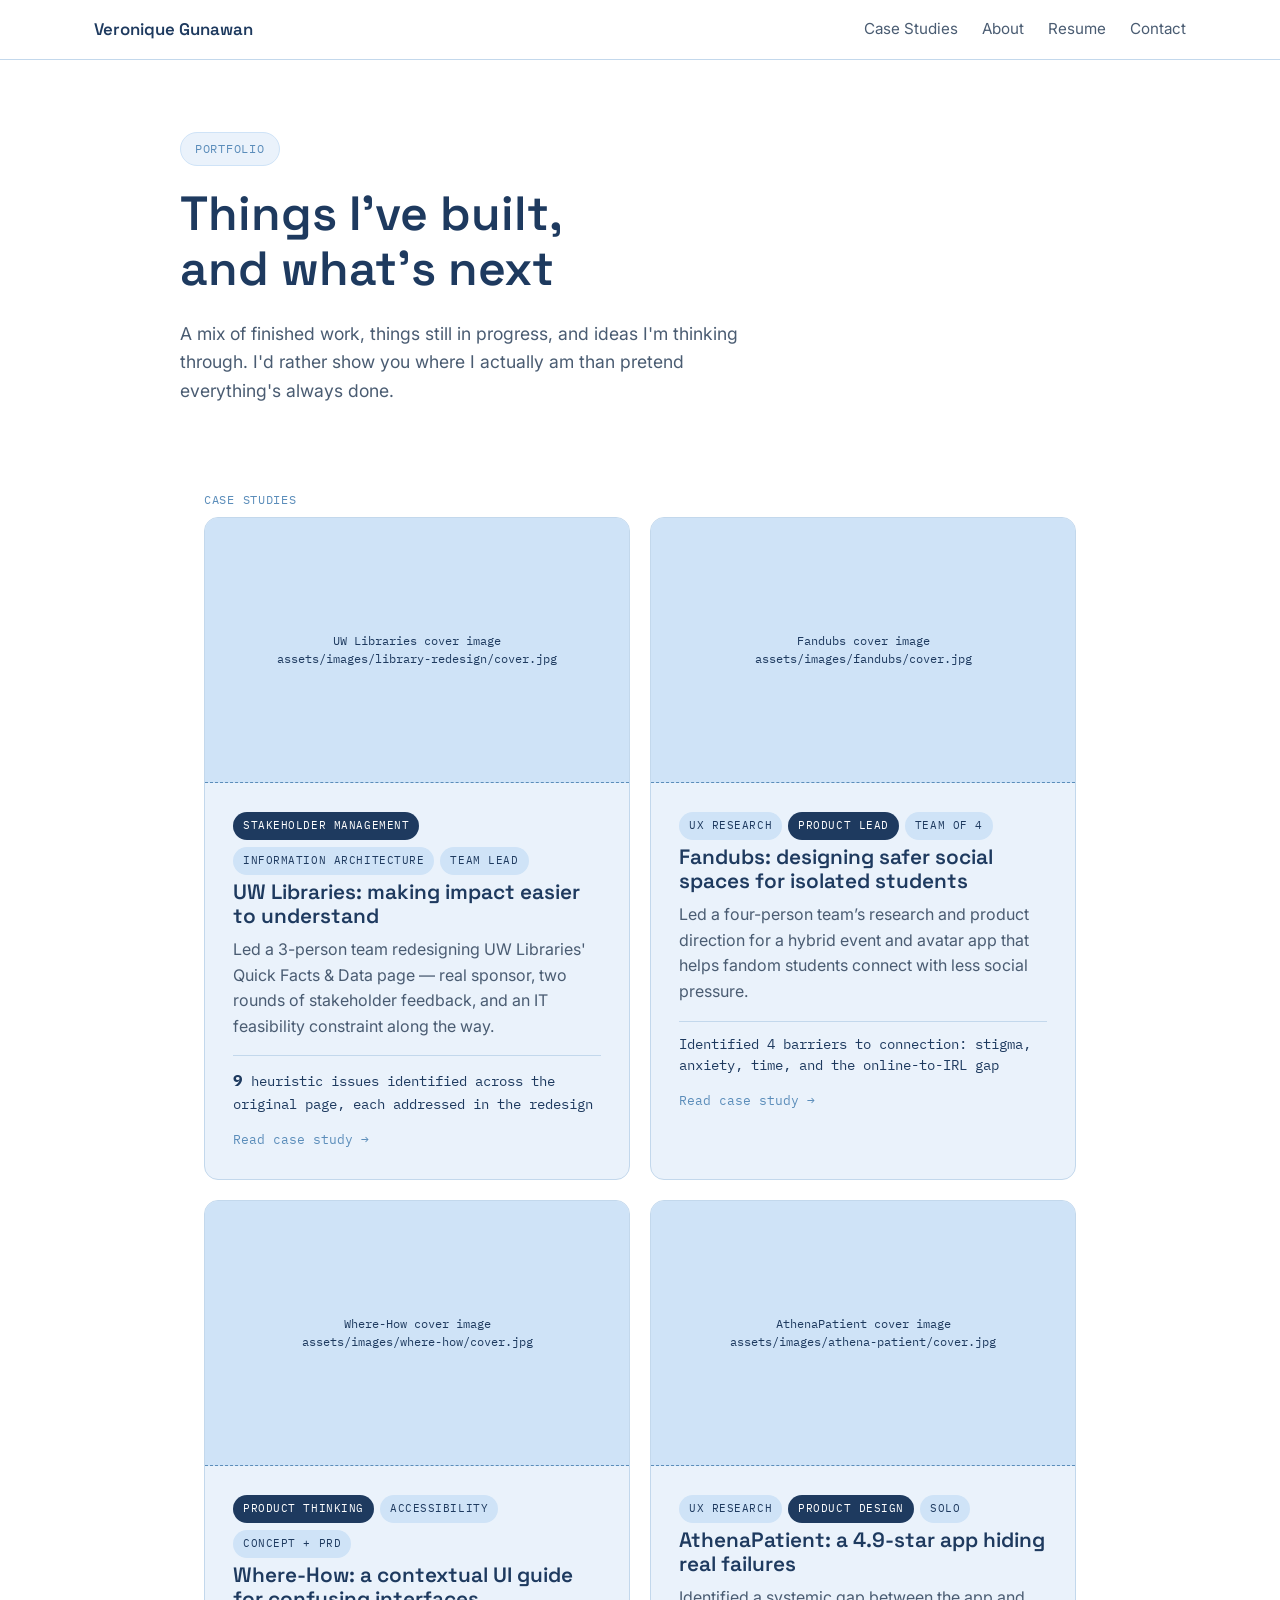
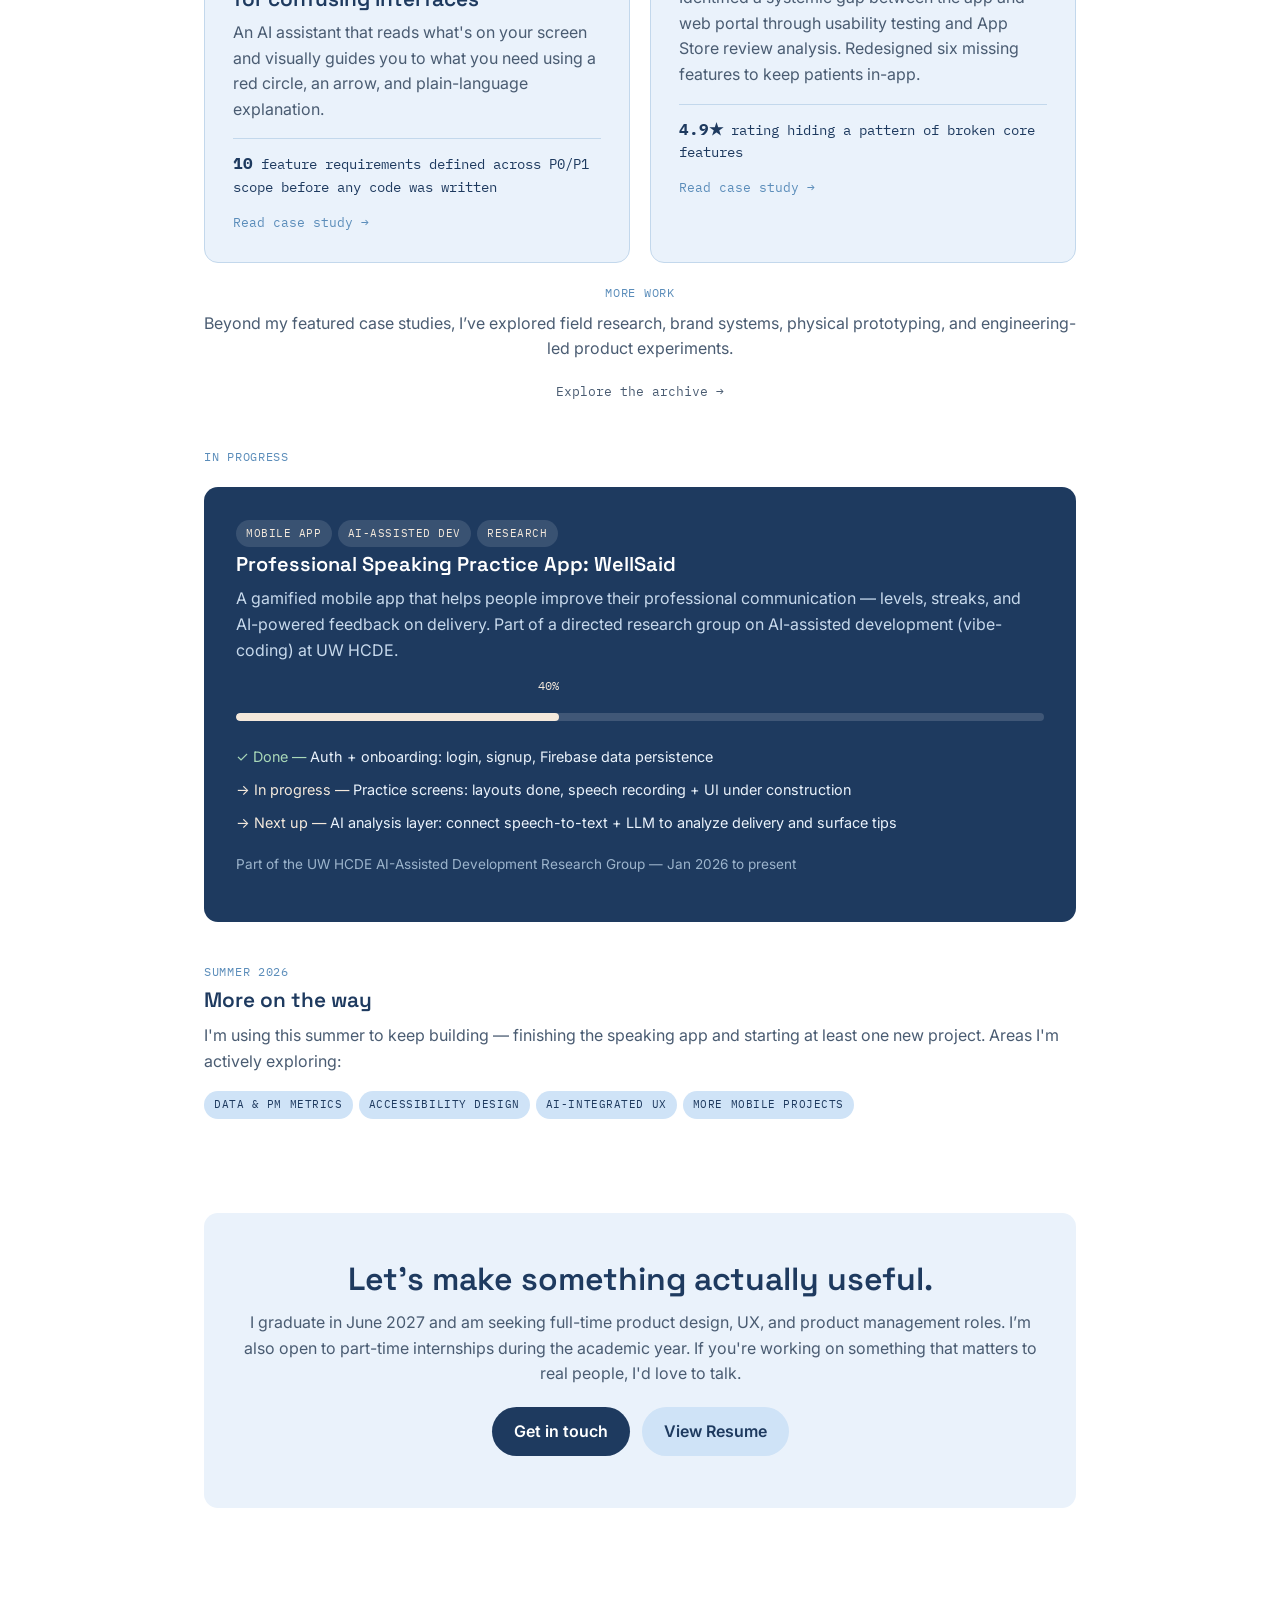
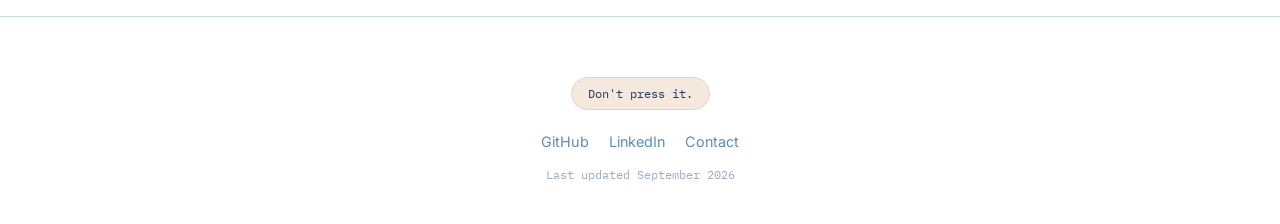
==== commit c33f7826: "archive some case studies" ====
--- a/case-studies/index.html
+++ b/case-studies/index.html
@@ -23,7 +23,7 @@
     <ul class="nav-links">
       <li><a href="index.html">Case Studies</a></li>
       <li><a href="../about.html">About</a></li>
-      <li><a href="https://drive.google.com/file/d/1UTaKH7hEgYopthcgg3RFJcfNHOlt4HZT/view?usp=sharing" target="_blank" rel="noopener">Resume</a></li>
+      <li><a href="https://drive.google.com/file/d/1rz07dSJLbTszyicRcccmX44-TskMjExK/view?usp=sharing" target="_blank" rel="noopener">Resume</a></li>
       <li><a href="mailto:veronique.gunawan@gmail.com">Contact</a></li>
     </ul>
   </div>
@@ -72,17 +72,6 @@
       </div>
     </a>
 
-    <a class="case-card" href="https://veroniquegunawan.framer.website/case-study/mark-wise" target="_blank" rel="noopener">
-      <div class="case-card__image">MarkWise cover image<br>assets/images/mark-wise/cover.jpg</div>
-      <div class="case-card__body">
-      <div><span class="tag">Engineering</span><span class="tag tag-pm">Product</span><span class="tag">Flask / Python</span></div>
-      <h3>MarkWise: checking copyright before you publish</h3>
-      <p class="hook">Built a Flask web app integrating trademark and copyright APIs so creators can verify clearance in seconds, not days.</p>
-      <div class="stat-line"><b>Seconds</b> vs. days — the core value proposition, built and shipped</div>
-      <span class="card-arrow">View on Framer (not yet migrated) →</span>
-      </div>
-    </a>
-
     <a class="case-card" href="athena-patient.html">
       <div class="case-card__image">AthenaPatient cover image<br>assets/images/athena-patient/cover.jpg</div>
       <div class="case-card__body">
@@ -94,42 +83,14 @@
       </div>
     </a>
 
-    <a class="case-card" href="queen-mary.html">
-      <div class="case-card__image">Queen Mary Tea cover image<br>assets/images/queen-mary/cover.jpg</div>
-      <div class="case-card__body">
-      <div><span class="tag">Brand Design</span><span class="tag">Visual Design</span></div>
-      <h3>Queen Mary Tea: rebranding a tea shop's identity</h3>
-      <p class="hook">Logo, color system, and two deliverables: an interactive tea-torial page and a physical to-go menu, built in Figma.</p>
-      <div class="stat-line"><b>2</b> artifacts shipped — digital page + physical print menu</div>
-      <span class="card-arrow">Read case study →</span>
-      </div>
-    </a>
-
-    <a class="case-card" href="seapple.html">
-      <div class="case-card__image">Seapple cover image<br>assets/images/seapple/cover.jpg</div>
-      <div class="case-card__body">
-      <div><span class="tag">Physical Prototype</span><span class="tag">Team of 4</span><span class="tag">UN SDG</span></div>
-      <h3>Seapple: a stamped passport for Seattle's farmers markets</h3>
-      <p class="hook">Designed for the UN's Life on Land goal: a gamified passport rewarding farmers market visits with a polymer clay keychain and a hand-sewn plushie.</p>
-      <div class="stat-line"><b>8</b> farmers markets — passport, stamp, keychain, and plushie all prototyped and tested</div>
-      <span class="card-arrow">Read case study →</span>
-      </div>
-    </a>
-
-    <a class="case-card" href="backpack-study.html">
-      <div class="case-card__image">Backpack Study cover image<br>assets/images/backpack-study/cover.jpg</div>
-      <div class="case-card__body">
-      <div><span class="tag">UX Research</span><span class="tag">Field Study</span><span class="tag">Solo</span></div>
-      <h3>Backpack User Research: campus life through everyday objects</h3>
-      <p class="hook">Field observations at 3 campus locations, semi-structured interviews, and a survey with ~1,200 views — uncovering how backpack design fails students daily.</p>
-      <div class="stat-line"><b>1,200</b> story views — 47 survey responses in 24 hours</div>
-      <span class="card-arrow">Read case study →</span>
-      </div>
-    </a>
-
   </div>
 </section>
 
+<section class="wrap" style="padding-top:0; padding-bottom:24px; text-align:center;">
+  <span class="section-label">More work</span>
+  <p>Beyond my featured case studies, I’ve explored field research, brand systems, physical prototyping, and engineering-led product experiments.</p>
+  <a href="archive.html" style="font-family:var(--font-mono); font-size:0.82rem; color:var(--ink-soft);">Explore the archive →</a>
+</section>
 
 <section class="wrap">
   <span class="section-label">In progress</span>
@@ -163,7 +124,7 @@
     <h2>Let's make something actually useful.</h2>
     <p>I graduate in June 2027 and am seeking full-time product design, UX, and product management roles. I’m also open to part-time internships during the academic year. If you're working on something that matters to real people, I'd love to talk.</p>
     <a href="mailto:veronique.gunawan@gmail.com" class="btn btn-primary">Get in touch</a>
-    <a href="https://drive.google.com/file/d/1UTaKH7hEgYopthcgg3RFJcfNHOlt4HZT/view?usp=sharing" target="_blank" rel="noopener" class="btn btn-secondary">View Resume</a>
+    <a href="https://drive.google.com/file/d/1rz07dSJLbTszyicRcccmX44-TskMjExK/view?usp=sharing" target="_blank" rel="noopener" class="btn btn-secondary">View Resume</a>
   </div>
 </section>
 
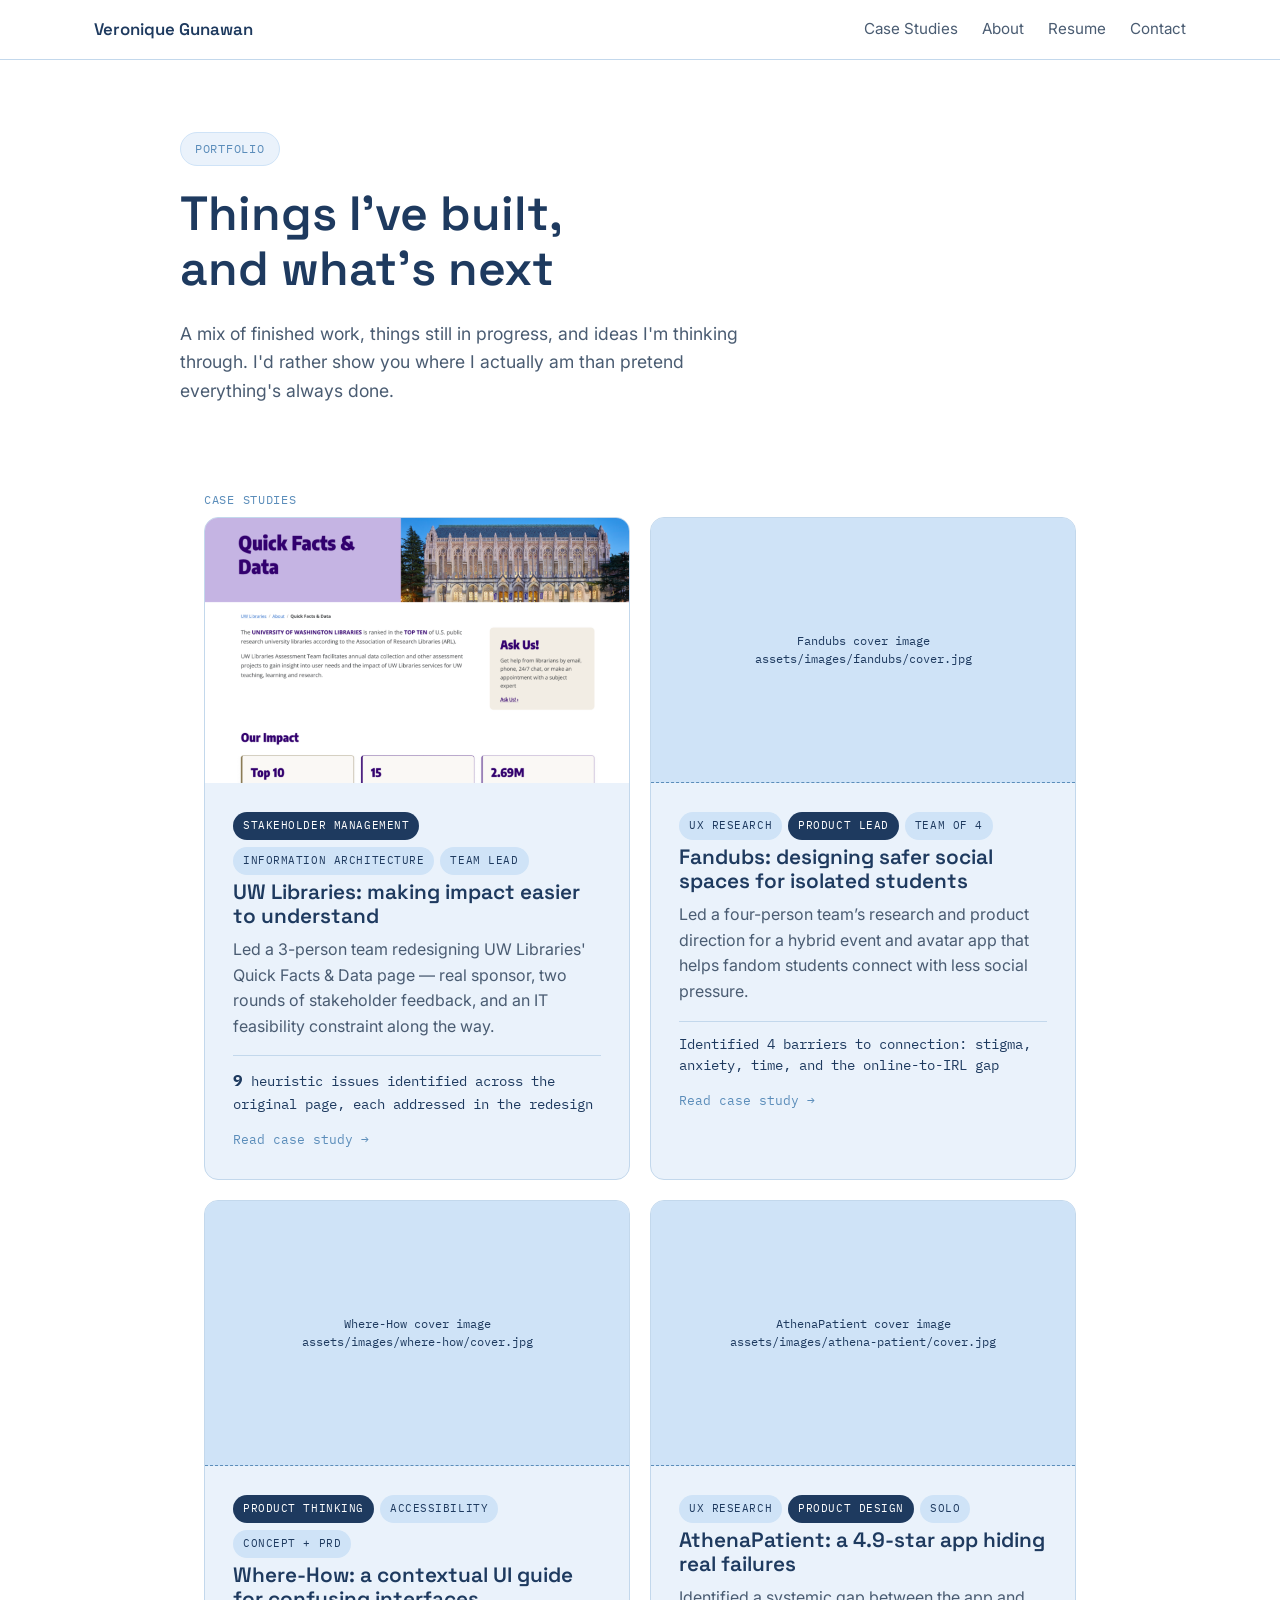
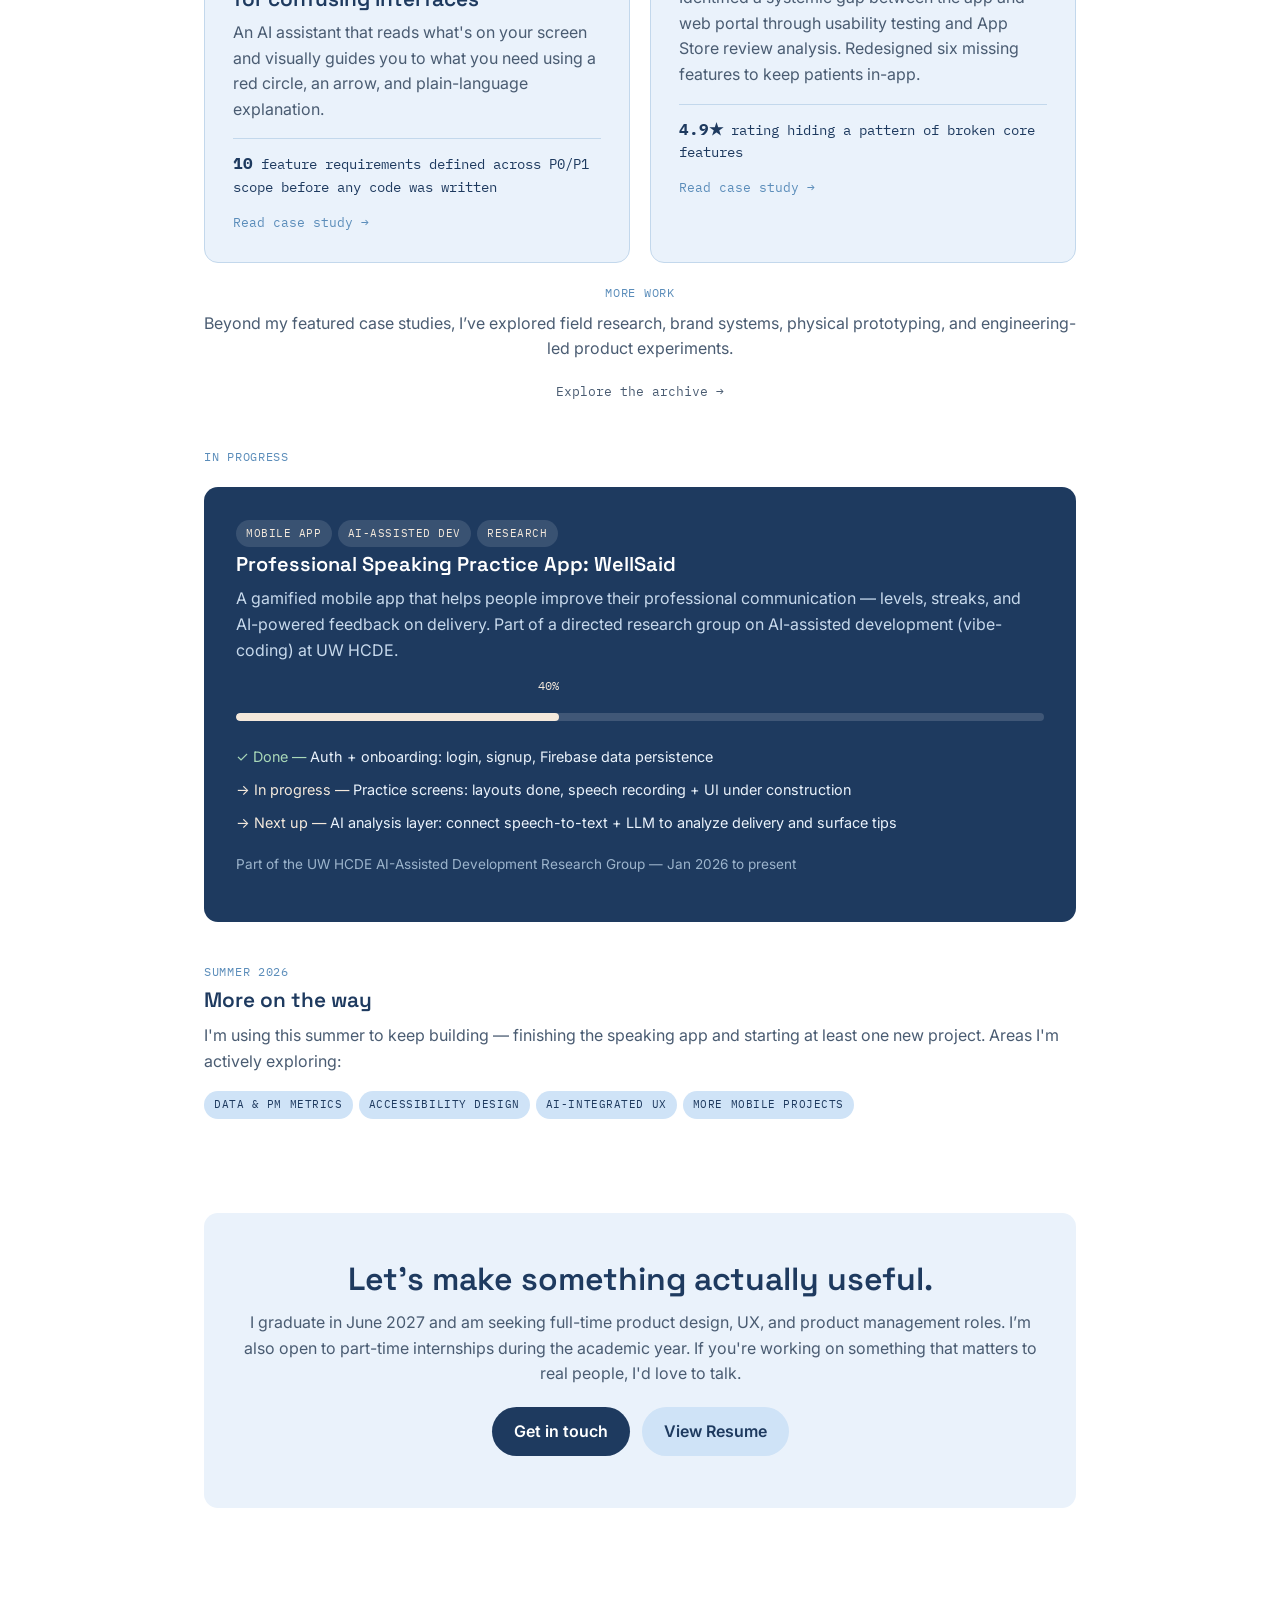
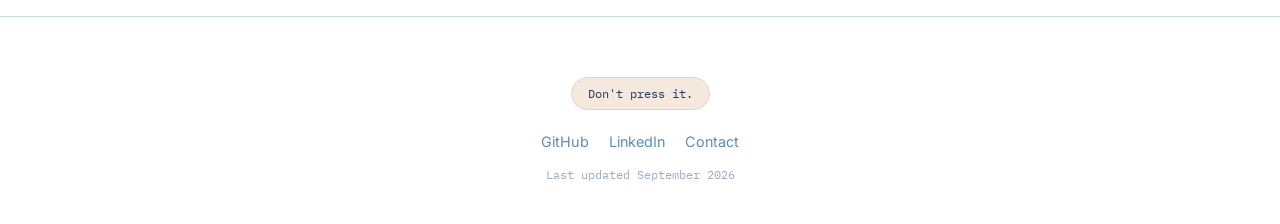
==== commit bedc3df8: "add library cover image" ====
--- a/case-studies/index.html
+++ b/case-studies/index.html
@@ -40,7 +40,7 @@
   <div class="card-grid">
 
     <a class="case-card" href="library-redesign.html">
-      <div class="case-card__image">UW Libraries cover image<br>assets/images/library-redesign/cover.jpg</div>
+      <div class="case-card__image case-card__image--library"><img src="../assets/images/library-redesign-cover.png" alt="UW Libraries case study cover"></div>
       <div class="case-card__body">
       <div><span class="tag tag-pm">Stakeholder Management</span><span class="tag">Information Architecture</span><span class="tag">Team Lead</span></div>
       <h3>UW Libraries: making impact easier to understand</h3>
--- a/assets/css/style.css
+++ b/assets/css/style.css
@@ -313,6 +313,11 @@
 
 .case-card__image img { width: 100%; height: 100%; object-fit: cover; border-radius: 0; }
 
+.case-card__image--library {
+  padding: 0;
+  border-bottom: none;
+}
+
 .case-card__body { padding: 28px; }
 
 .case-card h3 { margin-bottom: 8px; font-size: 1.3rem; }
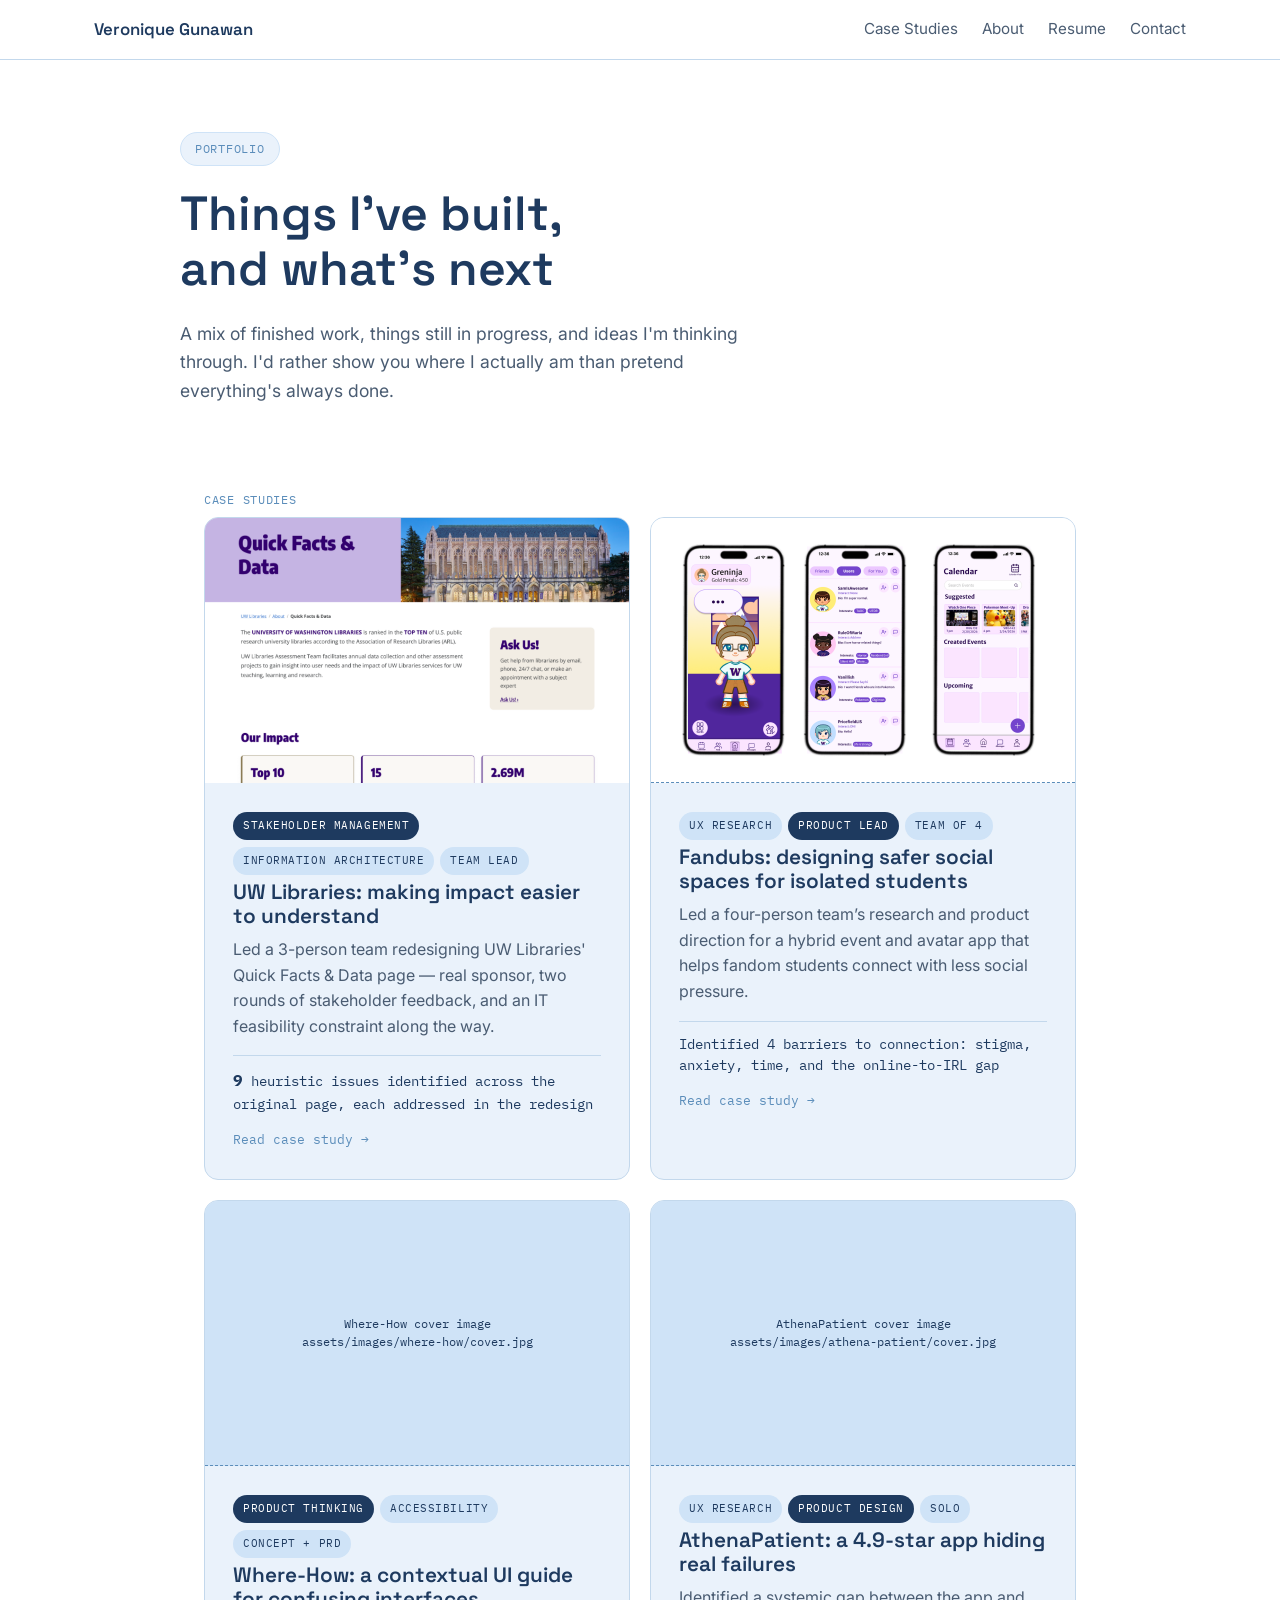
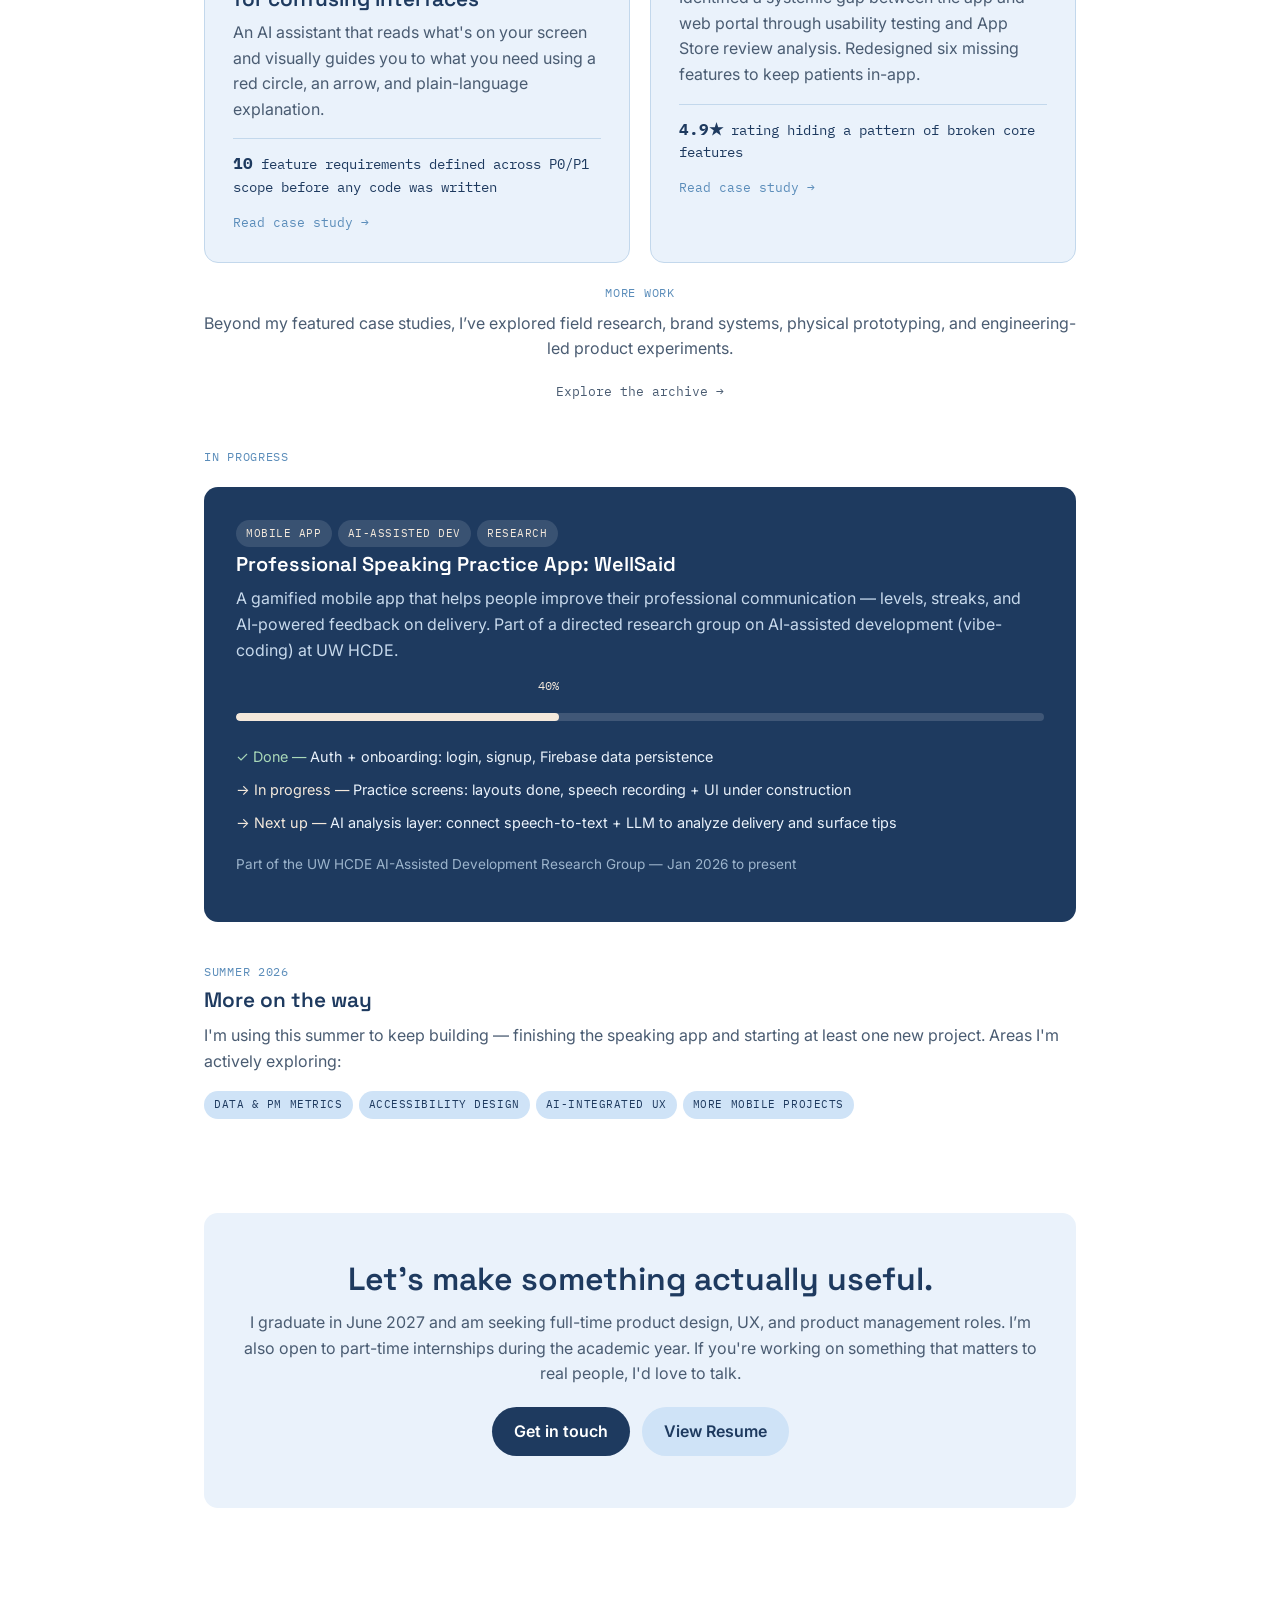
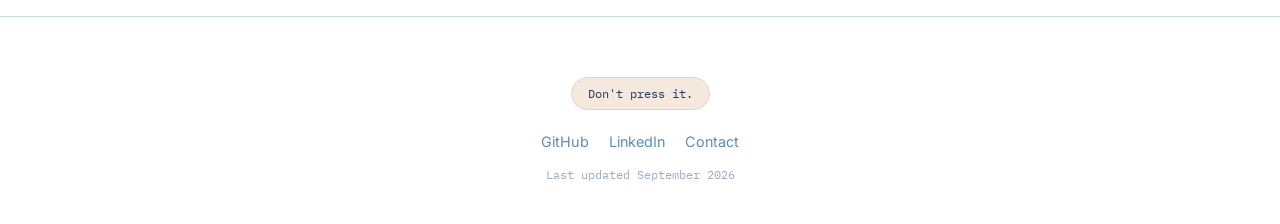
==== commit 68cac5a1: "add fandubs card cover" ====
--- a/case-studies/index.html
+++ b/case-studies/index.html
@@ -40,7 +40,7 @@
   <div class="card-grid">
 
     <a class="case-card" href="library-redesign.html">
-      <div class="case-card__image case-card__image--library"><img src="../assets/images/library-redesign-cover.png" alt="UW Libraries case study cover"></div>
+      <div class="case-card__image case-card__image--library"><img src="../assets/images/library-redesign/cover.png" alt="UW Libraries case study cover"></div>
       <div class="case-card__body">
       <div><span class="tag tag-pm">Stakeholder Management</span><span class="tag">Information Architecture</span><span class="tag">Team Lead</span></div>
       <h3>UW Libraries: making impact easier to understand</h3>
@@ -51,7 +51,7 @@
     </a>
 
     <a class="case-card" href="fandubs.html">
-      <div class="case-card__image">Fandubs cover image<br>assets/images/fandubs/cover.jpg</div>
+      <div class="case-card__image case-card__image--fandubs"><img src="../assets/images/fandubs/cover.png" alt="Fandubs case study cover"></div>
       <div class="case-card__body">
       <div><span class="tag">UX Research</span><span class="tag tag-pm">Product Lead</span><span class="tag">Team of 4</span></div>
       <h3>Fandubs: designing safer social spaces for isolated students</h3>
--- a/assets/css/style.css
+++ b/assets/css/style.css
@@ -318,6 +318,8 @@
   border-bottom: none;
 }
 
+.case-card__image--fandubs { background: var(--white); }
+
 .case-card__body { padding: 28px; }
 
 .case-card h3 { margin-bottom: 8px; font-size: 1.3rem; }
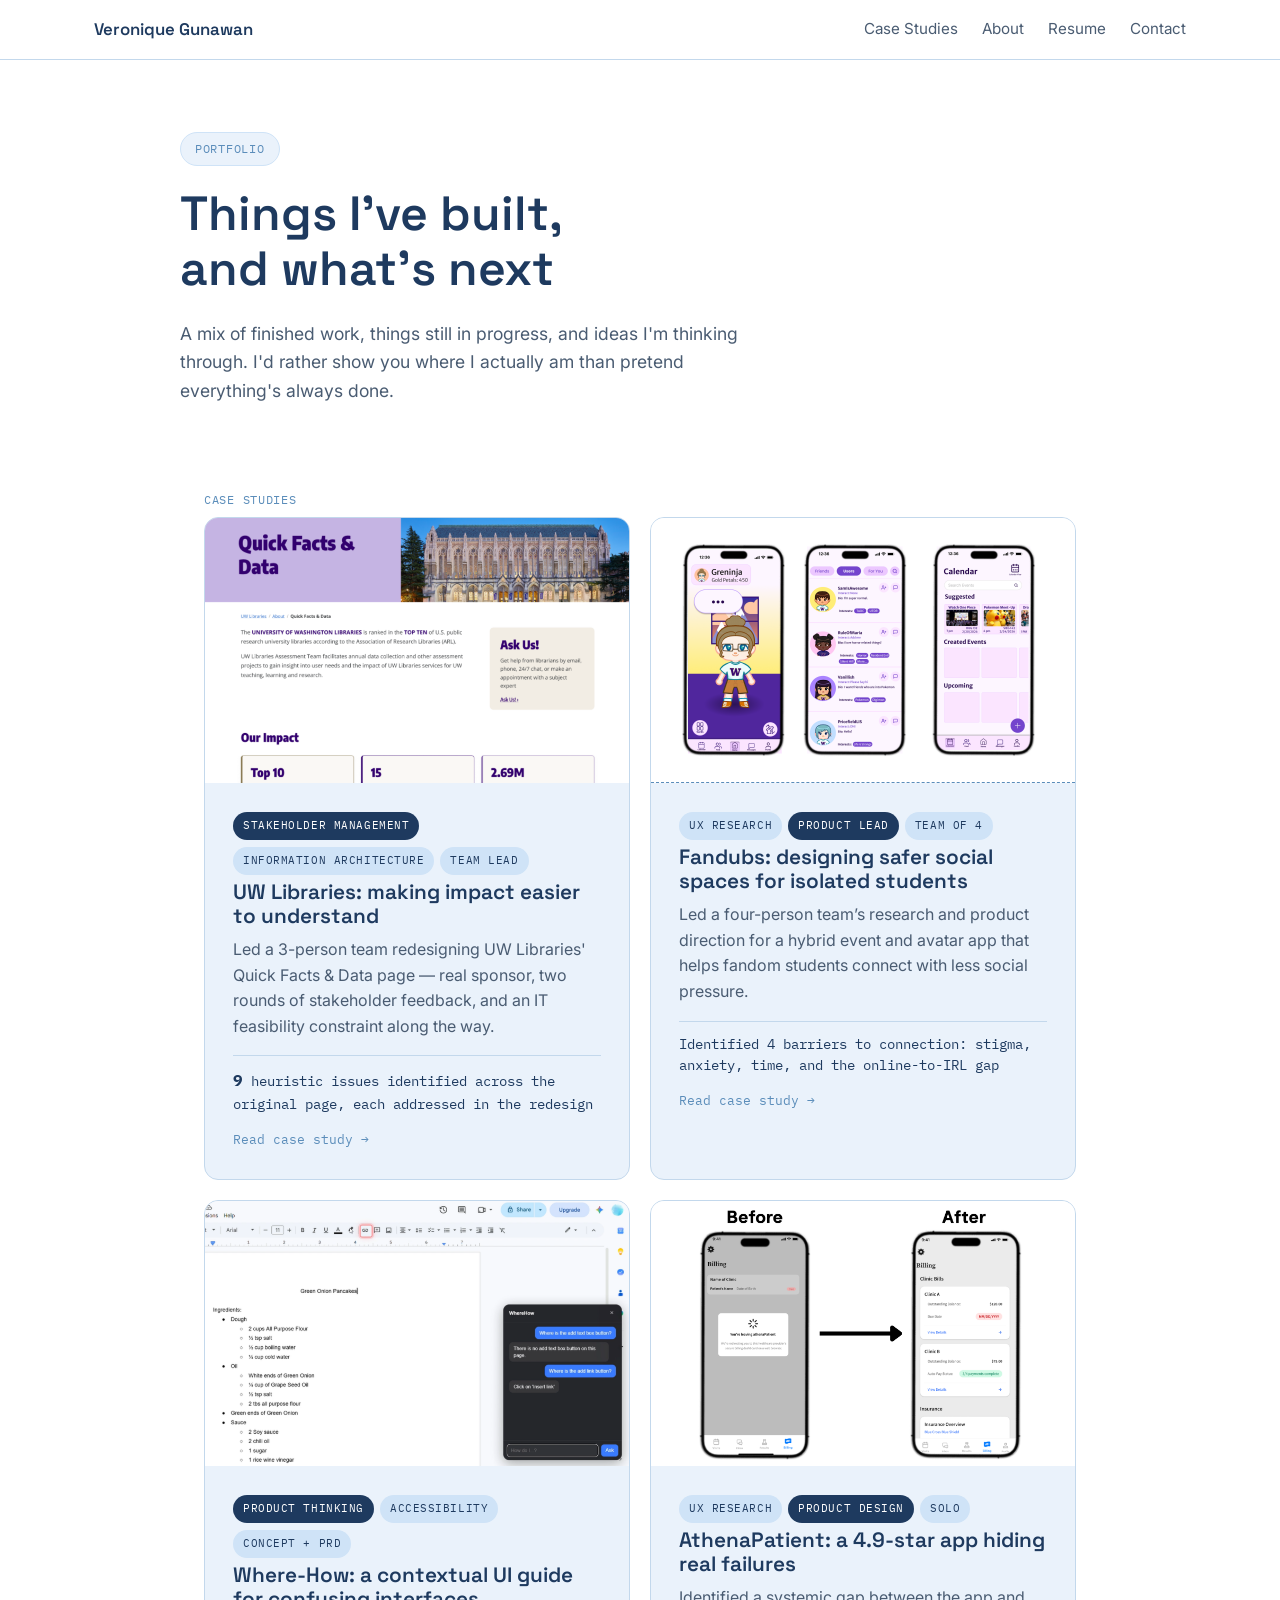
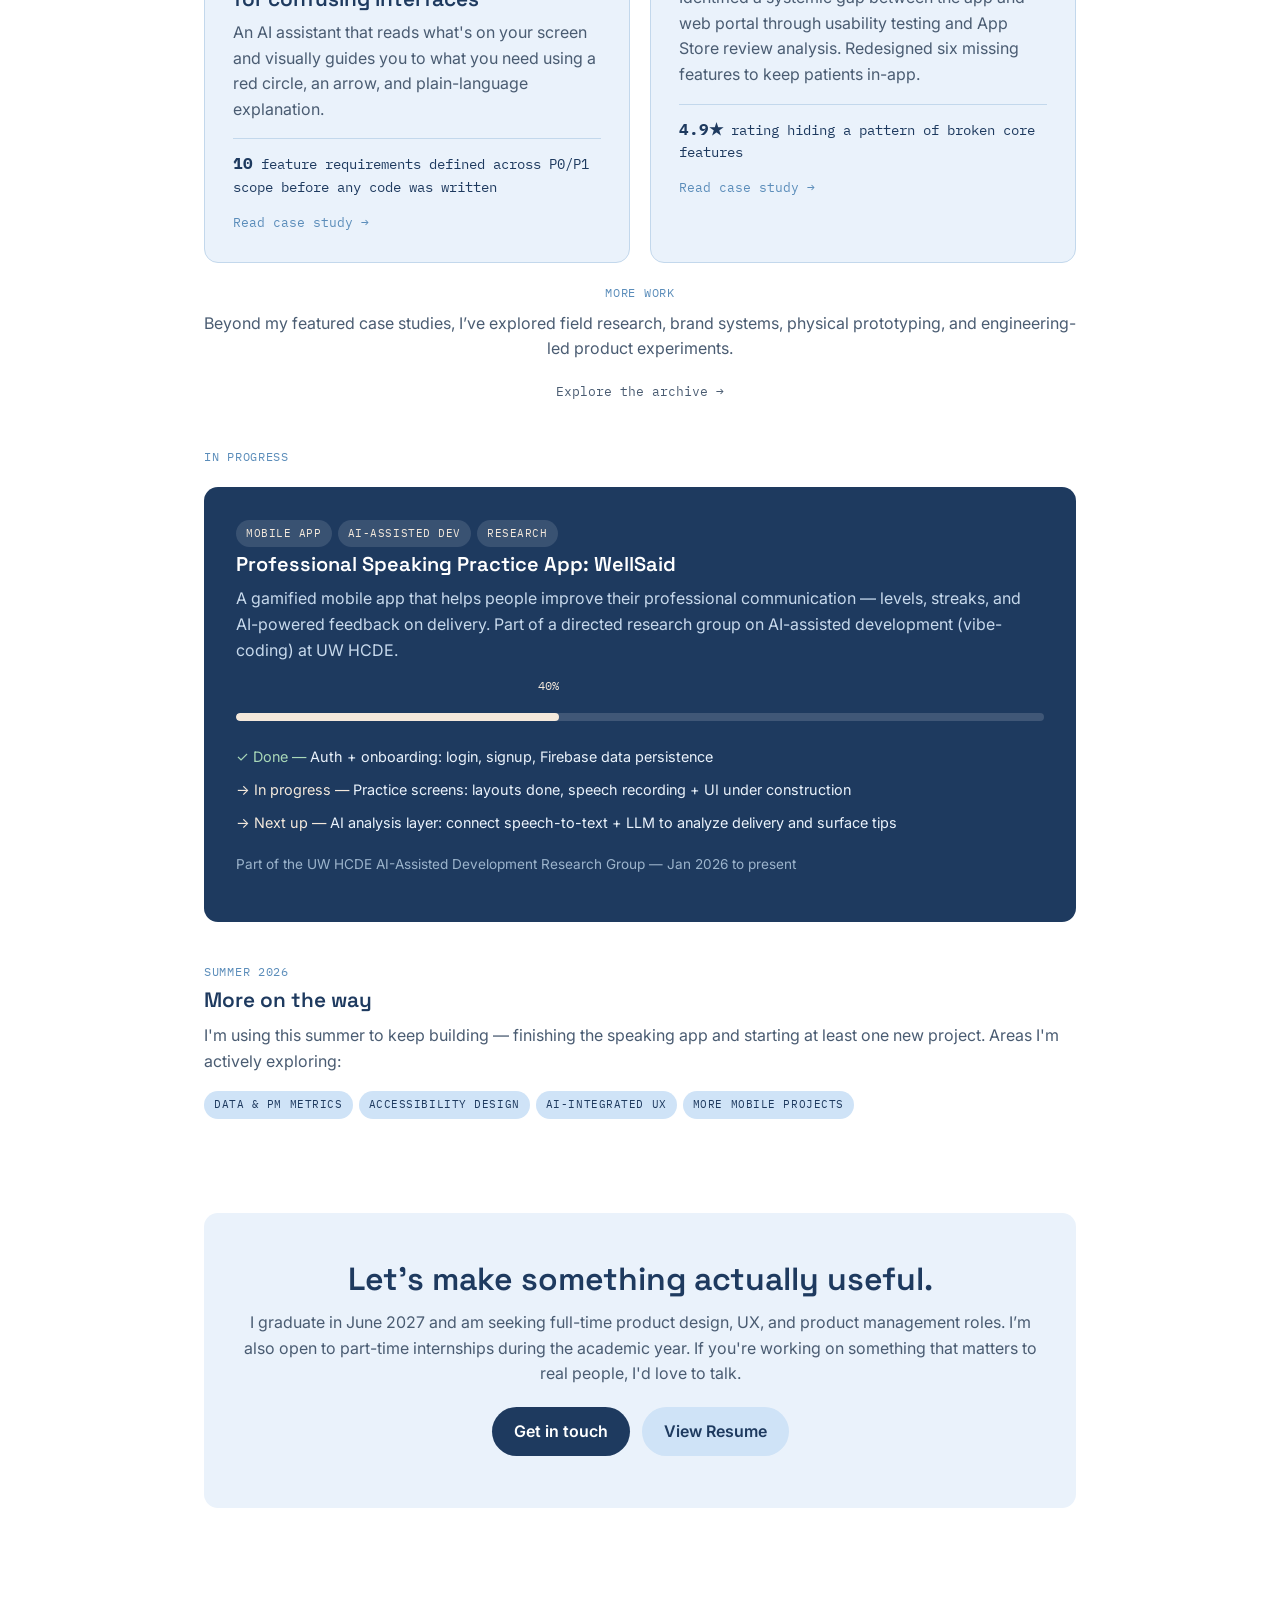
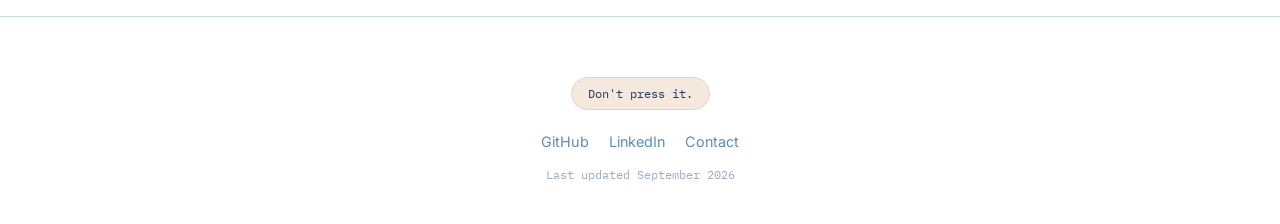
==== commit 3531883e: "update images in archive" ====
--- a/case-studies/index.html
+++ b/case-studies/index.html
@@ -62,7 +62,7 @@
     </a>
 
     <a class="case-card" href="where-how.html">
-      <div class="case-card__image">Where-How cover image<br>assets/images/where-how/cover.jpg</div>
+      <div class="case-card__image case-card__image--wherehow"><img src="../assets/images/wherehow/cover.png" alt="Where-How case study cover"></div>
       <div class="case-card__body">
       <div><span class="tag tag-pm">Product Thinking</span><span class="tag">Accessibility</span><span class="tag">Concept + PRD</span></div>
       <h3>Where-How: a contextual UI guide for confusing interfaces</h3>
@@ -73,7 +73,7 @@
     </a>
 
     <a class="case-card" href="athena-patient.html">
-      <div class="case-card__image">AthenaPatient cover image<br>assets/images/athena-patient/cover.jpg</div>
+      <div class="case-card__image case-card__image--athena"><img src="../assets/images/athenapatient/cover.png" alt="AthenaPatient case study cover"></div>
       <div class="case-card__body">
       <div><span class="tag">UX Research</span><span class="tag tag-pm">Product Design</span><span class="tag">Solo</span></div>
       <h3>AthenaPatient: a 4.9-star app hiding real failures</h3>
--- a/assets/css/style.css
+++ b/assets/css/style.css
@@ -320,6 +320,35 @@
 
 .case-card__image--fandubs { background: var(--white); }
 
+.case-card__image--wherehow {
+  padding: 0;
+  border-bottom: none;
+}
+
+.case-card__image--seapple {
+  padding: 0;
+  border-bottom: none;
+}
+
+.case-card__image--seapple video {
+  width: 100%;
+  height: 100%;
+  object-fit: cover;
+  border-radius: 0;
+}
+
+.case-card__image--queenmary {
+  background: var(--white);
+  padding: 0;
+  border-bottom: none;
+}
+
+.case-card__image--athena {
+  background: var(--white);
+  padding: 0;
+  border-bottom: none;
+}
+
 .case-card__body { padding: 28px; }
 
 .case-card h3 { margin-bottom: 8px; font-size: 1.3rem; }
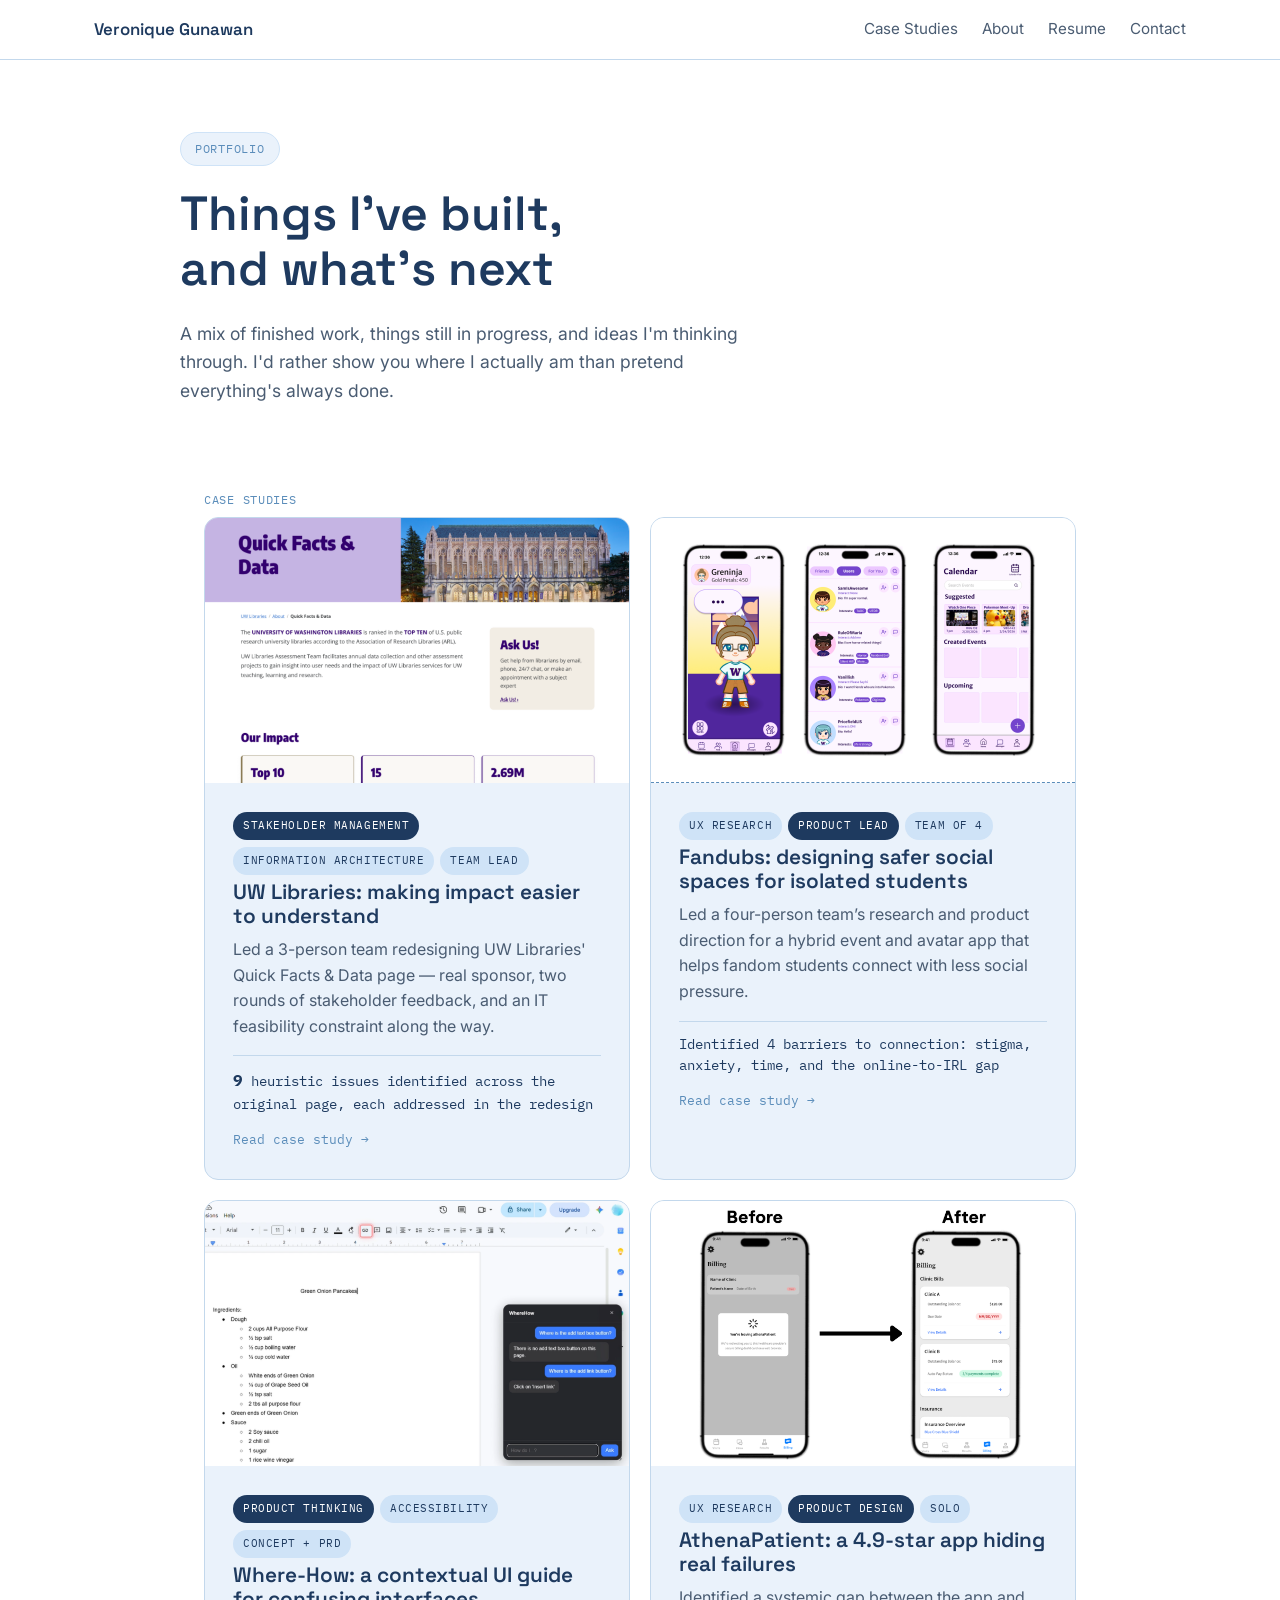
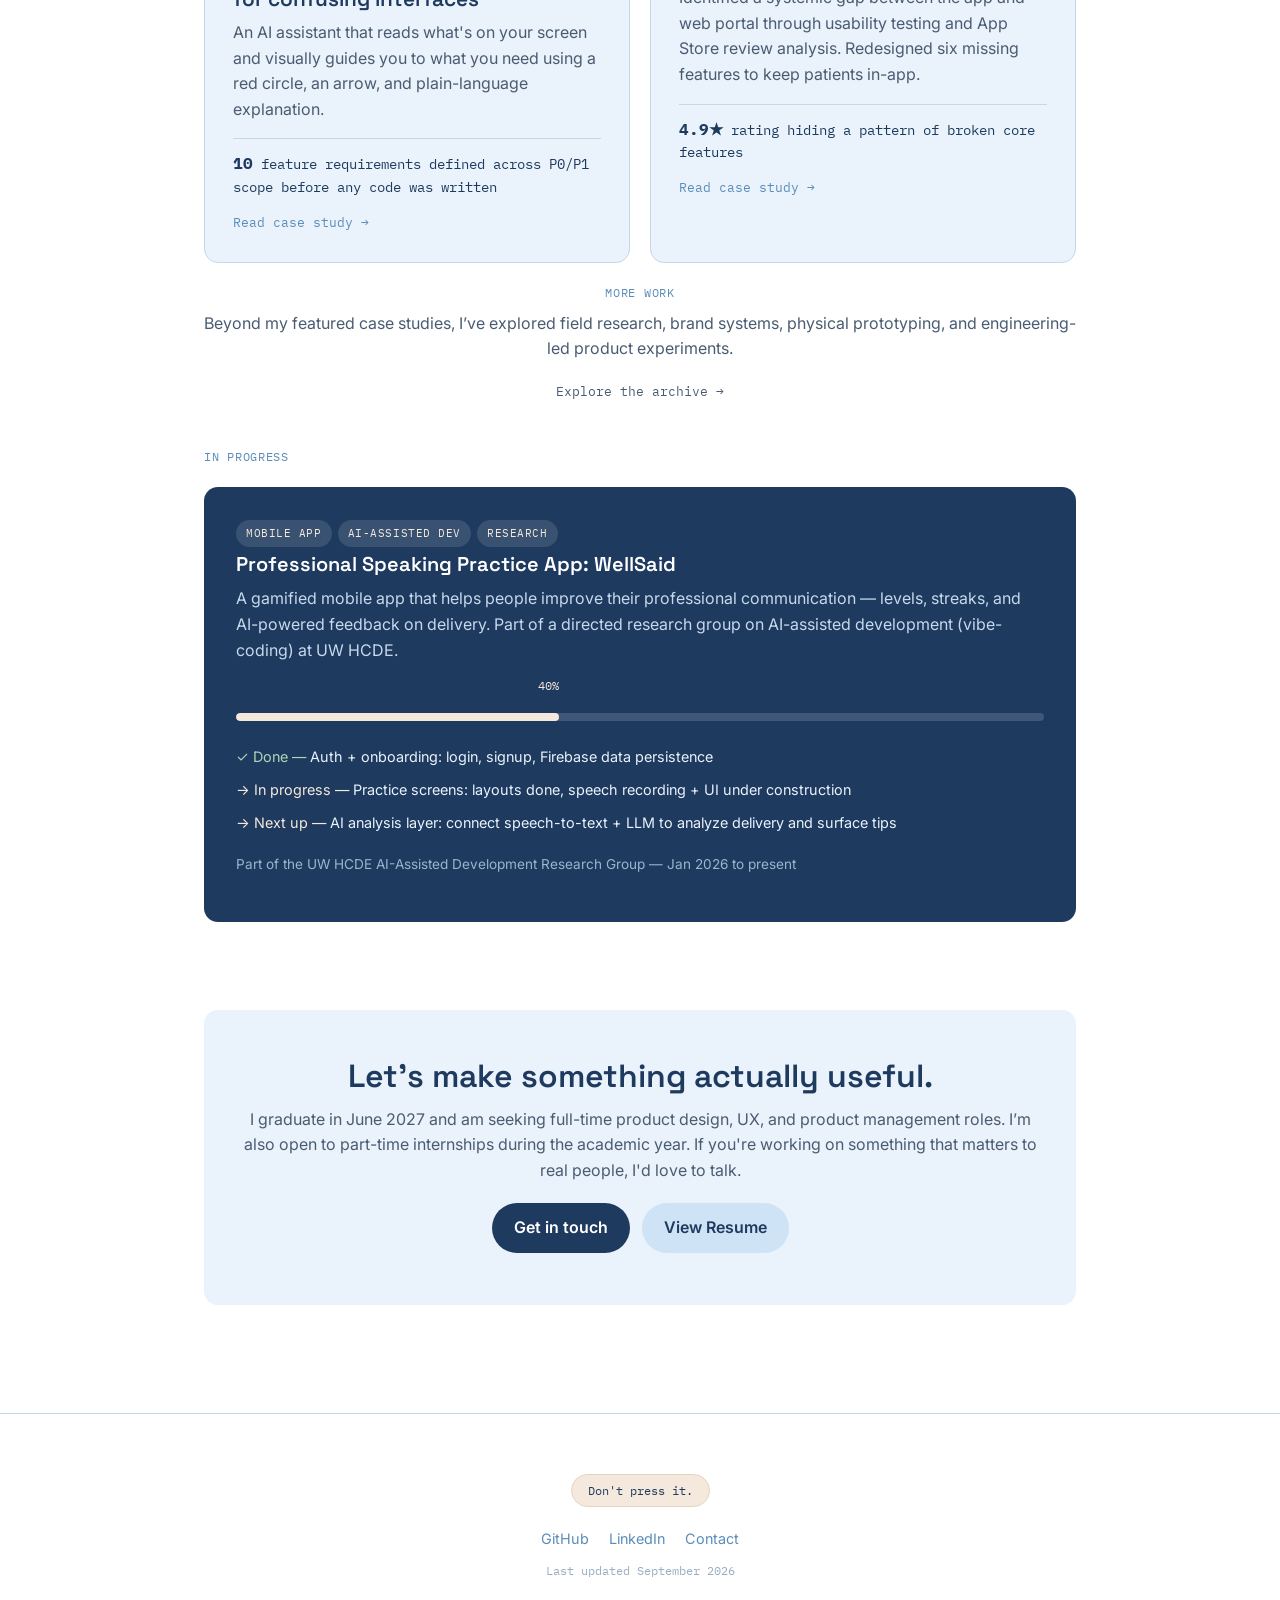
==== commit 5e657480: "rearrange items" ====
--- a/case-studies/index.html
+++ b/case-studies/index.html
@@ -113,13 +113,6 @@
 </section>
 
 <section class="wrap">
-  <span class="section-label">Summer 2026</span>
-  <h2 style="font-size:1.3rem;">More on the way</h2>
-  <p>I'm using this summer to keep building — finishing the speaking app and starting at least one new project. Areas I'm actively exploring:</p>
-  <div><span class="tag">Data &amp; PM metrics</span><span class="tag">Accessibility design</span><span class="tag">AI-integrated UX</span><span class="tag">More mobile projects</span></div>
-</section>
-
-<section class="wrap">
   <div class="cta-band">
     <h2>Let's make something actually useful.</h2>
     <p>I graduate in June 2027 and am seeking full-time product design, UX, and product management roles. I’m also open to part-time internships during the academic year. If you're working on something that matters to real people, I'd love to talk.</p>
--- a/assets/css/style.css
+++ b/assets/css/style.css
@@ -818,6 +818,7 @@
   .card-grid { grid-template-columns: 1fr 1fr; }
   .about-hero { grid-template-columns: 280px 1fr; }
   .principle-grid { grid-template-columns: repeat(3, 1fr); }
+  .library-meta-grid { grid-template-columns: repeat(3, 1fr); }
 }
 
 @media (min-width: 900px) {
